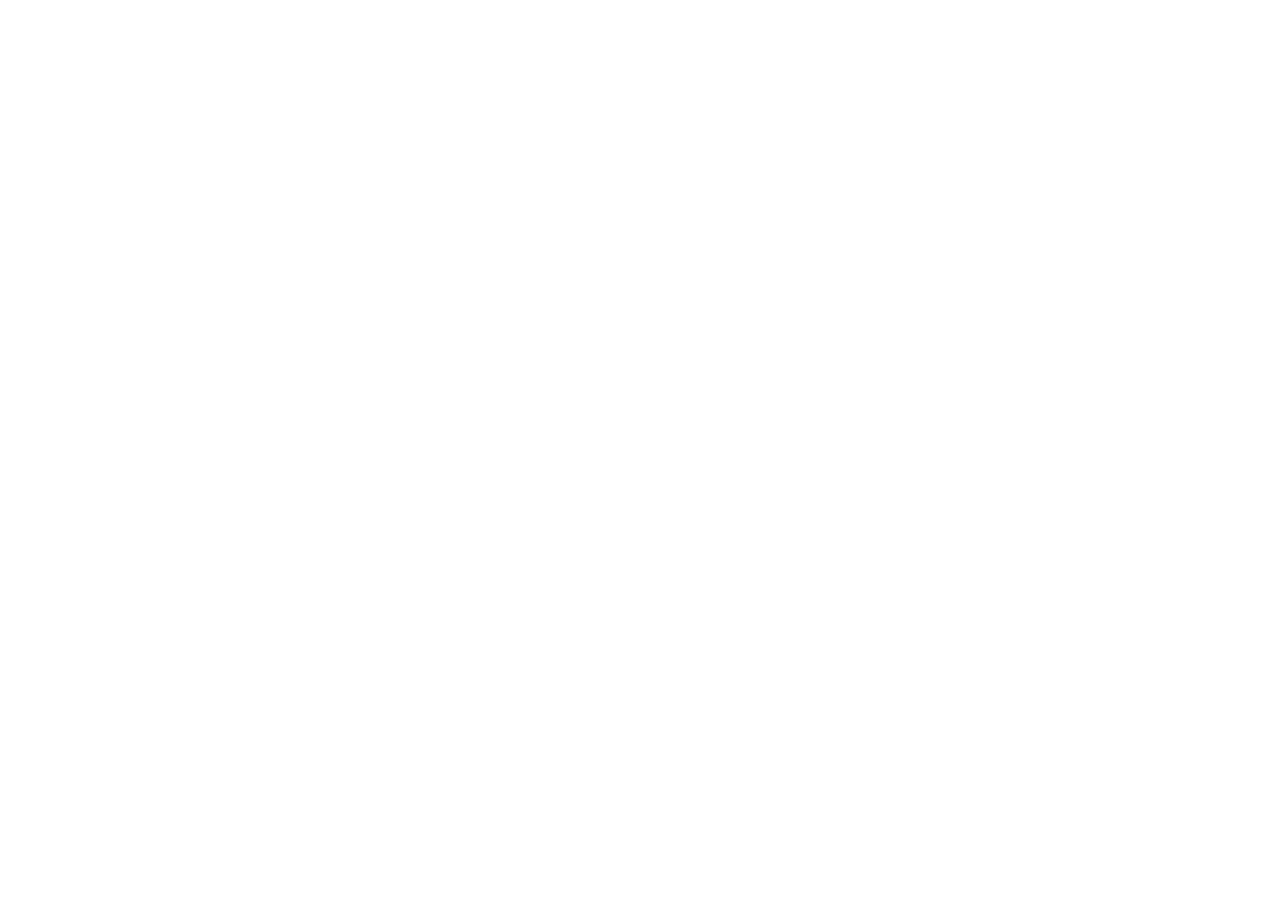
==== index.html @ 2c4886b3 "项目初始化" ====
<!DOCTYPE html>
<html lang="en">

<head>
    <meta charset="UTF-8">
    <meta name="viewport" content="width=device-width, initial-scale=1.0">
    <title>登录页面</title>
</head>

<body>

</body>

</html>
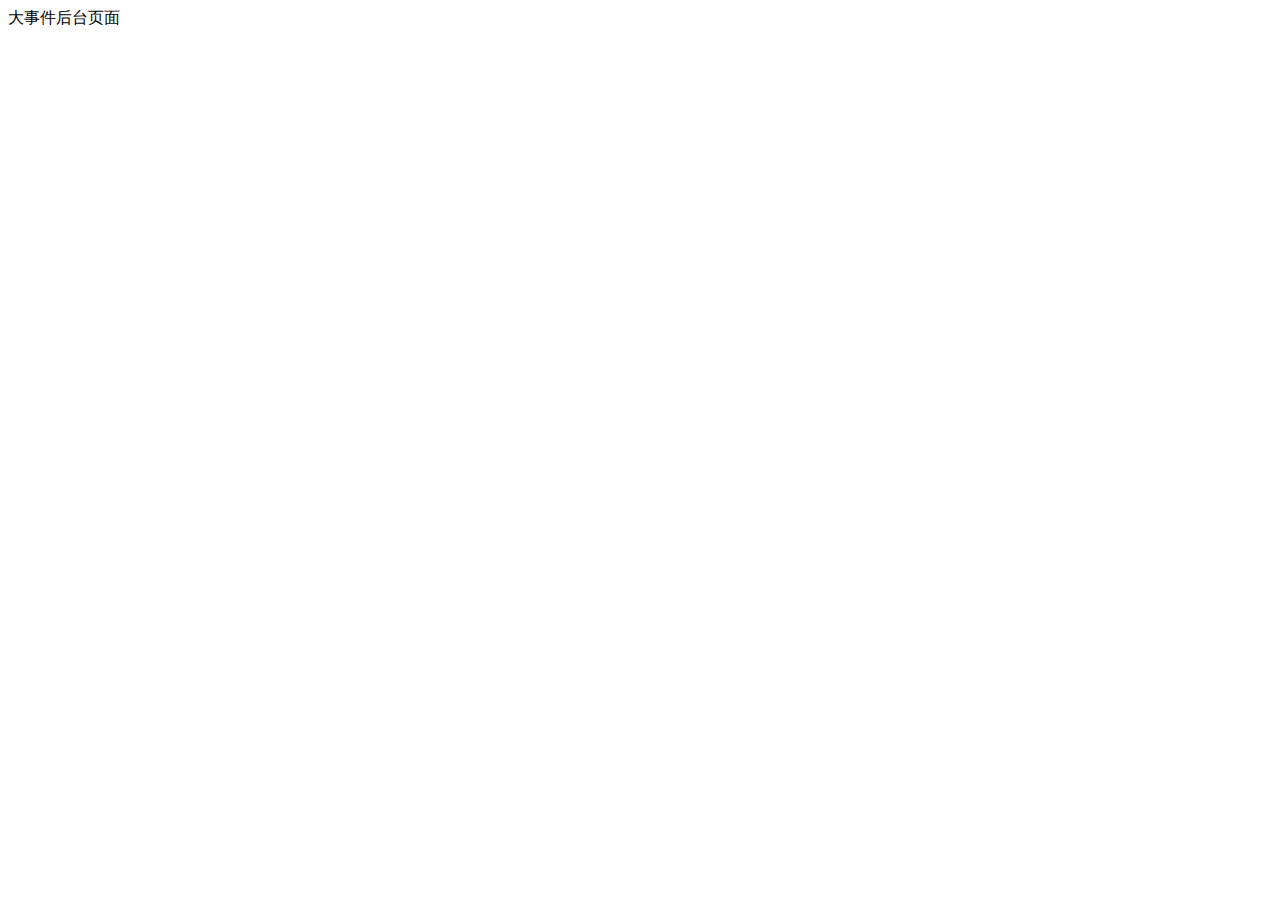
==== commit 11f1afac: "完成登录和注册功能" ====
--- a/index.html
+++ b/index.html
@@ -4,11 +4,11 @@
 <head>
     <meta charset="UTF-8">
     <meta name="viewport" content="width=device-width, initial-scale=1.0">
-    <title>登录页面</title>
+    <title>大事件后台页面</title>
 </head>
 
 <body>
-
+大事件后台页面
 </body>
 
 </html>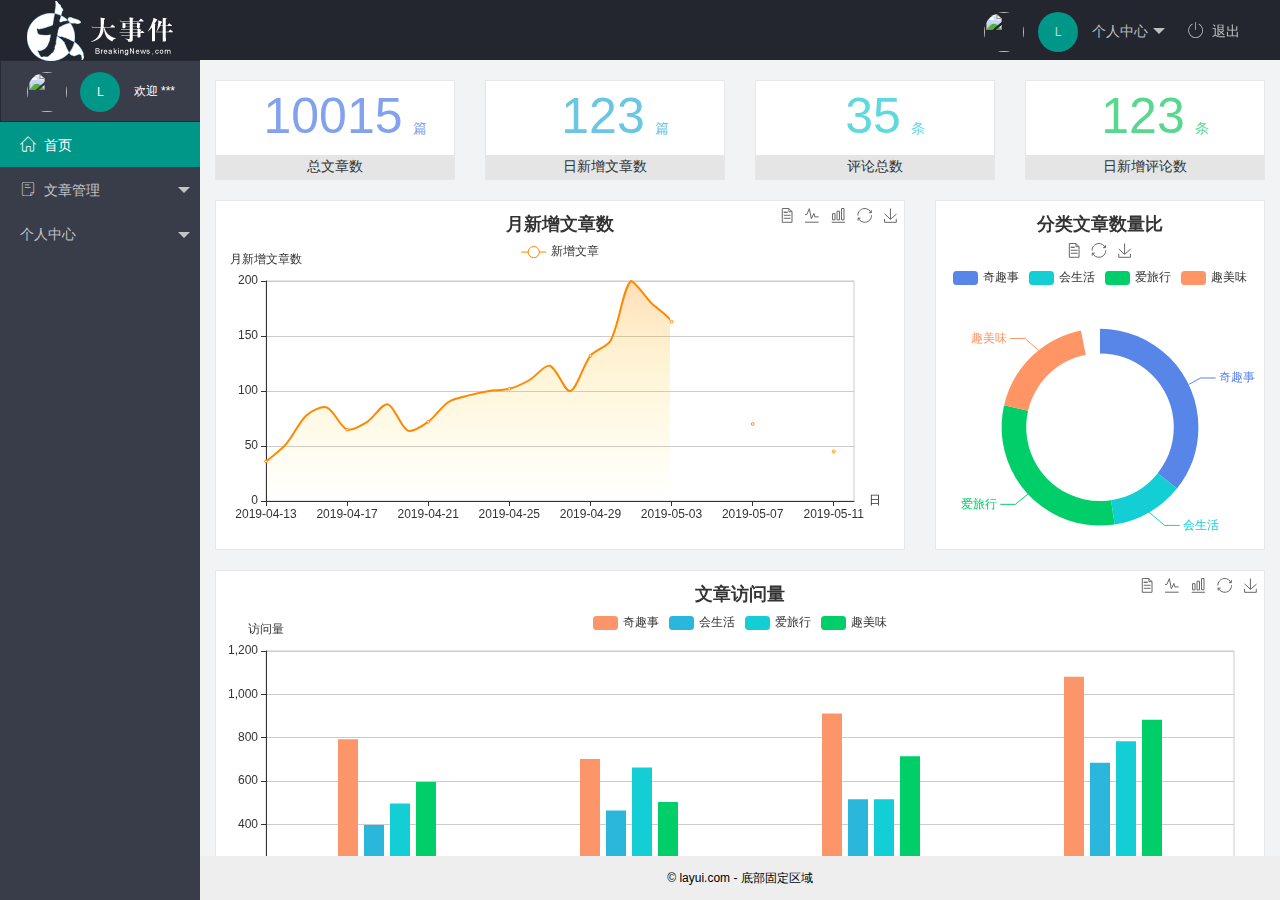
==== commit 9bb48c32: "首页功能完成" ====
--- a/index.html
+++ b/index.html
@@ -5,10 +5,108 @@
     <meta charset="UTF-8">
     <meta name="viewport" content="width=device-width, initial-scale=1.0">
     <title>大事件后台页面</title>
+    <!-- 先引入 layui 样式 -->
+    <link rel="stylesheet" href="/assets/lib/layui/css/layui.css">
+    <!-- 引入iconfont外部字体图标库 -->
+    <link rel="stylesheet" href="/assets/fonts/iconfont.css">
+    <!-- 再引入首页自己的样式 -->
+    <link rel="stylesheet" href="/assets/css/index.css">
 </head>
 
-<body>
-大事件后台页面
-</body>
+<body class="layui-layout-body">
+    <div class="layui-layout layui-layout-admin">
+      <div class="layui-header">
+        <div class="layui-logo">
+            <img src="/assets/images/logo.png" alt="">
+        </div>
+        <!-- 头部区域（可配合layui已有的水平导航） -->
+        <ul class="layui-nav layui-layout-right">
+          <li class="layui-nav-item">
+            <a href="javascript:;">
+                <!-- <span class="iconfont icon-user">  外部iconfont字符图标 -->
+              <img src="http://t.cn/RCzsdCq" class="layui-nav-img">
+              <span class="text-avatar">L</span>
+              个人中心
+            </a>
+            <dl class="layui-nav-child">
+              <dd><a href="">基本资料</a></dd>
+              <dd><a href="">更换头像</a></dd>
+              <dd><a href="">更换密码</a></dd>
+            </dl>
+          </li>
+          <li class="layui-nav-item">
+            <a href="javascript:;" id="btnLogout"><span class="iconfont icon-tuichu"></span>退出</a>
+          </li>
+        </ul>
+      </div>
+      
+      <div class="layui-side layui-bg-black">
+        <div class="layui-side-scroll">
+
+          <!-- 侧边头像 -->
+          <div class="userinfo">
+            <!-- <span class="iconfont icon-user">  外部iconfont字符图标 -->
+          <img src="http://t.cn/RCzsdCq" class="layui-nav-img">
+          <span class="text-avatar">L</span>
+          <span id="welcome">欢迎 ***</span> 
+            </div>
+        
+          <!-- 左侧导航区域（可配合layui已有的垂直导航） -->
+          <!-- lay-shrink="all" 同一时间只展开一个子菜单 -->
+          <ul class="layui-nav layui-nav-tree"  lay-shrink="all">
+
+            <li class="layui-nav-item layui-this">
+                <!-- a href="/home/dashboard.html" target="fm" 点击打开指定页面   -->
+                    <a href="/home/dashboard.html" target="fm"><span class="iconfont icon-home"></span>首页</a>
+             </li>
+
+            <li class="layui-nav-item ">
+              <a class="" href="javascript:;"><span class="iconfont icon-16"></span>文章管理</a>
+              <dl class="layui-nav-child">
+                  <!-- <i class="layui-icon layui-icon-app"></i>   layui 图标 -->
+                <dd><a href="javascript:;"><i class="layui-icon layui-icon-app"></i>   文章类别</a></dd>
+                <dd><a href="javascript:;"><i class="layui-icon layui-icon-app"></i>   文章列表</a></dd>
+                <dd><a href="javascript:;"><i class="layui-icon layui-icon-app"></i>   发布文章</a></dd>
+              </dl>
+            </li>
+
+
+            <li class="layui-nav-item">
+              <a href="javascript:;">个人中心</a>
+              <dl class="layui-nav-child">
+                <dd><a href="javascript:;"><i class="layui-icon layui-icon-app"></i>   基本资料</a></dd>
+                <dd><a href="javascript:;"><i class="layui-icon layui-icon-app"></i>   更换头像</a></dd>
+                <dd><a href="javascript:;"><i class="layui-icon layui-icon-app"></i>   重置密码</a></dd>
+              </dl>
+            </li>
+          </ul>
+        </div>
+      </div>
+      
+      <div class="layui-body">
+          <!-- 内容主体区域 -->
+          <!-- <div style="padding: 15px;"> -->
+              <!-- iframe 指定打开页面的地方-->
+            <iframe name="fm" src="/home/dashboard.html" ></iframe>
+
+        <!-- </div> -->
+      </div>
+      
+      <div class="layui-footer">
+        <!-- 底部固定区域 -->
+        © layui.com - 底部固定区域
+      </div>
+    </div>
+
+
+        <!-- 1.导入 layui 的js文件 -->
+        <script src="/assets/lib/layui/layui.all.js"></script>
+        <!-- 2.导入jQuery  -->
+        <script src="/assets/lib/jquery.js"></script>
+        <!-- 3.我们自己封装的基础js文件 -->
+        <script src="/assets/js/baseAPI.js"></script>
+        <!-- 4.首页特有的js文件 -->
+        <script src="/assets/js/index.js"></script>
+    </body>
 
 </html>--- a/assets/lib/layui/css/layui.css
+++ b/assets/lib/layui/css/layui.css
@@ -0,0 +1,2 @@
+/** layui-v2.5.5 MIT License By https://www.layui.com */
+ .layui-inline,img{display:inline-block;vertical-align:middle}h1,h2,h3,h4,h5,h6{font-weight:400}.layui-edge,.layui-header,.layui-inline,.layui-main{position:relative}.layui-body,.layui-edge,.layui-elip{overflow:hidden}.layui-btn,.layui-edge,.layui-inline,img{vertical-align:middle}.layui-btn,.layui-disabled,.layui-icon,.layui-unselect{-moz-user-select:none;-webkit-user-select:none;-ms-user-select:none}.layui-elip,.layui-form-checkbox span,.layui-form-pane .layui-form-label{text-overflow:ellipsis;white-space:nowrap}.layui-breadcrumb,.layui-tree-btnGroup{visibility:hidden}blockquote,body,button,dd,div,dl,dt,form,h1,h2,h3,h4,h5,h6,input,li,ol,p,pre,td,textarea,th,ul{margin:0;padding:0;-webkit-tap-highlight-color:rgba(0,0,0,0)}a:active,a:hover{outline:0}img{border:none}li{list-style:none}table{border-collapse:collapse;border-spacing:0}h4,h5,h6{font-size:100%}button,input,optgroup,option,select,textarea{font-family:inherit;font-size:inherit;font-style:inherit;font-weight:inherit;outline:0}pre{white-space:pre-wrap;white-space:-moz-pre-wrap;white-space:-pre-wrap;white-space:-o-pre-wrap;word-wrap:break-word}body{line-height:24px;font:14px Helvetica Neue,Helvetica,PingFang SC,Tahoma,Arial,sans-serif}hr{height:1px;margin:10px 0;border:0;clear:both}a{color:#333;text-decoration:none}a:hover{color:#777}a cite{font-style:normal;*cursor:pointer}.layui-border-box,.layui-border-box *{box-sizing:border-box}.layui-box,.layui-box *{box-sizing:content-box}.layui-clear{clear:both;*zoom:1}.layui-clear:after{content:'\20';clear:both;*zoom:1;display:block;height:0}.layui-inline{*display:inline;*zoom:1}.layui-edge{display:inline-block;width:0;height:0;border-width:6px;border-style:dashed;border-color:transparent}.layui-edge-top{top:-4px;border-bottom-color:#999;border-bottom-style:solid}.layui-edge-right{border-left-color:#999;border-left-style:solid}.layui-edge-bottom{top:2px;border-top-color:#999;border-top-style:solid}.layui-edge-left{border-right-color:#999;border-right-style:solid}.layui-disabled,.layui-disabled:hover{color:#d2d2d2!important;cursor:not-allowed!important}.layui-circle{border-radius:100%}.layui-show{display:block!important}.layui-hide{display:none!important}@font-face{font-family:layui-icon;src:url(../font/iconfont.eot?v=250);src:url(../font/iconfont.eot?v=250#iefix) format('embedded-opentype'),url(../font/iconfont.woff2?v=250) format('woff2'),url(../font/iconfont.woff?v=250) format('woff'),url(../font/iconfont.ttf?v=250) format('truetype'),url(../font/iconfont.svg?v=250#layui-icon) format('svg')}.layui-icon{font-family:layui-icon!important;font-size:16px;font-style:normal;-webkit-font-smoothing:antialiased;-moz-osx-font-smoothing:grayscale}.layui-icon-reply-fill:before{content:"\e611"}.layui-icon-set-fill:before{content:"\e614"}.layui-icon-menu-fill:before{content:"\e60f"}.layui-icon-search:before{content:"\e615"}.layui-icon-share:before{content:"\e641"}.layui-icon-set-sm:before{content:"\e620"}.layui-icon-engine:before{content:"\e628"}.layui-icon-close:before{content:"\1006"}.layui-icon-close-fill:before{content:"\1007"}.layui-icon-chart-screen:before{content:"\e629"}.layui-icon-star:before{content:"\e600"}.layui-icon-circle-dot:before{content:"\e617"}.layui-icon-chat:before{content:"\e606"}.layui-icon-release:before{content:"\e609"}.layui-icon-list:before{content:"\e60a"}.layui-icon-chart:before{content:"\e62c"}.layui-icon-ok-circle:before{content:"\1005"}.layui-icon-layim-theme:before{content:"\e61b"}.layui-icon-table:before{content:"\e62d"}.layui-icon-right:before{content:"\e602"}.layui-icon-left:before{content:"\e603"}.layui-icon-cart-simple:before{content:"\e698"}.layui-icon-face-cry:before{content:"\e69c"}.layui-icon-face-smile:before{content:"\e6af"}.layui-icon-survey:before{content:"\e6b2"}.layui-icon-tree:before{content:"\e62e"}.layui-icon-upload-circle:before{content:"\e62f"}.layui-icon-add-circle:before{content:"\e61f"}.layui-icon-download-circle:before{content:"\e601"}.layui-icon-templeate-1:before{content:"\e630"}.layui-icon-util:before{content:"\e631"}.layui-icon-face-surprised:before{content:"\e664"}.layui-icon-edit:before{content:"\e642"}.layui-icon-speaker:before{content:"\e645"}.layui-icon-down:before{content:"\e61a"}.layui-icon-file:before{content:"\e621"}.layui-icon-layouts:before{content:"\e632"}.layui-icon-rate-half:before{content:"\e6c9"}.layui-icon-add-circle-fine:before{content:"\e608"}.layui-icon-prev-circle:before{content:"\e633"}.layui-icon-read:before{content:"\e705"}.layui-icon-404:before{content:"\e61c"}.layui-icon-carousel:before{content:"\e634"}.layui-icon-help:before{content:"\e607"}.layui-icon-code-circle:before{content:"\e635"}.layui-icon-water:before{content:"\e636"}.layui-icon-username:before{content:"\e66f"}.layui-icon-find-fill:before{content:"\e670"}.layui-icon-about:before{content:"\e60b"}.layui-icon-location:before{content:"\e715"}.layui-icon-up:before{content:"\e619"}.layui-icon-pause:before{content:"\e651"}.layui-icon-date:before{content:"\e637"}.layui-icon-layim-uploadfile:before{content:"\e61d"}.layui-icon-delete:before{content:"\e640"}.layui-icon-play:before{content:"\e652"}.layui-icon-top:before{content:"\e604"}.layui-icon-friends:before{content:"\e612"}.layui-icon-refresh-3:before{content:"\e9aa"}.layui-icon-ok:before{content:"\e605"}.layui-icon-layer:before{content:"\e638"}.layui-icon-face-smile-fine:before{content:"\e60c"}.layui-icon-dollar:before{content:"\e659"}.layui-icon-group:before{content:"\e613"}.layui-icon-layim-download:before{content:"\e61e"}.layui-icon-picture-fine:before{content:"\e60d"}.layui-icon-link:before{content:"\e64c"}.layui-icon-diamond:before{content:"\e735"}.layui-icon-log:before{content:"\e60e"}.layui-icon-rate-solid:before{content:"\e67a"}.layui-icon-fonts-del:before{content:"\e64f"}.layui-icon-unlink:before{content:"\e64d"}.layui-icon-fonts-clear:before{content:"\e639"}.layui-icon-triangle-r:before{content:"\e623"}.layui-icon-circle:before{content:"\e63f"}.layui-icon-radio:before{content:"\e643"}.layui-icon-align-center:before{content:"\e647"}.layui-icon-align-right:before{content:"\e648"}.layui-icon-align-left:before{content:"\e649"}.layui-icon-loading-1:before{content:"\e63e"}.layui-icon-return:before{content:"\e65c"}.layui-icon-fonts-strong:before{content:"\e62b"}.layui-icon-upload:before{content:"\e67c"}.layui-icon-dialogue:before{content:"\e63a"}.layui-icon-video:before{content:"\e6ed"}.layui-icon-headset:before{content:"\e6fc"}.layui-icon-cellphone-fine:before{content:"\e63b"}.layui-icon-add-1:before{content:"\e654"}.layui-icon-face-smile-b:before{content:"\e650"}.layui-icon-fonts-html:before{content:"\e64b"}.layui-icon-form:before{content:"\e63c"}.layui-icon-cart:before{content:"\e657"}.layui-icon-camera-fill:before{content:"\e65d"}.layui-icon-tabs:before{content:"\e62a"}.layui-icon-fonts-code:before{content:"\e64e"}.layui-icon-fire:before{content:"\e756"}.layui-icon-set:before{content:"\e716"}.layui-icon-fonts-u:before{content:"\e646"}.layui-icon-triangle-d:before{content:"\e625"}.layui-icon-tips:before{content:"\e702"}.layui-icon-picture:before{content:"\e64a"}.layui-icon-more-vertical:before{content:"\e671"}.layui-icon-flag:before{content:"\e66c"}.layui-icon-loading:before{content:"\e63d"}.layui-icon-fonts-i:before{content:"\e644"}.layui-icon-refresh-1:before{content:"\e666"}.layui-icon-rmb:before{content:"\e65e"}.layui-icon-home:before{content:"\e68e"}.layui-icon-user:before{content:"\e770"}.layui-icon-notice:before{content:"\e667"}.layui-icon-login-weibo:before{content:"\e675"}.layui-icon-voice:before{content:"\e688"}.layui-icon-upload-drag:before{content:"\e681"}.layui-icon-login-qq:before{content:"\e676"}.layui-icon-snowflake:before{content:"\e6b1"}.layui-icon-file-b:before{content:"\e655"}.layui-icon-template:before{content:"\e663"}.layui-icon-auz:before{content:"\e672"}.layui-icon-console:before{content:"\e665"}.layui-icon-app:before{content:"\e653"}.layui-icon-prev:before{content:"\e65a"}.layui-icon-website:before{content:"\e7ae"}.layui-icon-next:before{content:"\e65b"}.layui-icon-component:before{content:"\e857"}.layui-icon-more:before{content:"\e65f"}.layui-icon-login-wechat:before{content:"\e677"}.layui-icon-shrink-right:before{content:"\e668"}.layui-icon-spread-left:before{content:"\e66b"}.layui-icon-camera:before{content:"\e660"}.layui-icon-note:before{content:"\e66e"}.layui-icon-refresh:before{content:"\e669"}.layui-icon-female:before{content:"\e661"}.layui-icon-male:before{content:"\e662"}.layui-icon-password:before{content:"\e673"}.layui-icon-senior:before{content:"\e674"}.layui-icon-theme:before{content:"\e66a"}.layui-icon-tread:before{content:"\e6c5"}.layui-icon-praise:before{content:"\e6c6"}.layui-icon-star-fill:before{content:"\e658"}.layui-icon-rate:before{content:"\e67b"}.layui-icon-template-1:before{content:"\e656"}.layui-icon-vercode:before{content:"\e679"}.layui-icon-cellphone:before{content:"\e678"}.layui-icon-screen-full:before{content:"\e622"}.layui-icon-screen-restore:before{content:"\e758"}.layui-icon-cols:before{content:"\e610"}.layui-icon-export:before{content:"\e67d"}.layui-icon-print:before{content:"\e66d"}.layui-icon-slider:before{content:"\e714"}.layui-icon-addition:before{content:"\e624"}.layui-icon-subtraction:before{content:"\e67e"}.layui-icon-service:before{content:"\e626"}.layui-icon-transfer:before{content:"\e691"}.layui-main{width:1140px;margin:0 auto}.layui-header{z-index:1000;height:60px}.layui-header a:hover{transition:all .5s;-webkit-transition:all .5s}.layui-side{position:fixed;left:0;top:0;bottom:0;z-index:999;width:200px;overflow-x:hidden}.layui-side-scroll{position:relative;width:220px;height:100%;overflow-x:hidden}.layui-body{position:absolute;left:200px;right:0;top:0;bottom:0;z-index:998;width:auto;overflow-y:auto;box-sizing:border-box}.layui-layout-body{overflow:hidden}.layui-layout-admin .layui-header{background-color:#23262E}.layui-layout-admin .layui-side{top:60px;width:200px;overflow-x:hidden}.layui-layout-admin .layui-body{position:fixed;top:60px;bottom:44px}.layui-layout-admin .layui-main{width:auto;margin:0 15px}.layui-layout-admin .layui-footer{position:fixed;left:200px;right:0;bottom:0;height:44px;line-height:44px;padding:0 15px;background-color:#eee}.layui-layout-admin .layui-logo{position:absolute;left:0;top:0;width:200px;height:100%;line-height:60px;text-align:center;color:#009688;font-size:16px}.layui-layout-admin .layui-header .layui-nav{background:0 0}.layui-layout-left{position:absolute!important;left:200px;top:0}.layui-layout-right{position:absolute!important;right:0;top:0}.layui-container{position:relative;margin:0 auto;padding:0 15px;box-sizing:border-box}.layui-fluid{position:relative;margin:0 auto;padding:0 15px}.layui-row:after,.layui-row:before{content:'';display:block;clear:both}.layui-col-lg1,.layui-col-lg10,.layui-col-lg11,.layui-col-lg12,.layui-col-lg2,.layui-col-lg3,.layui-col-lg4,.layui-col-lg5,.layui-col-lg6,.layui-col-lg7,.layui-col-lg8,.layui-col-lg9,.layui-col-md1,.layui-col-md10,.layui-col-md11,.layui-col-md12,.layui-col-md2,.layui-col-md3,.layui-col-md4,.layui-col-md5,.layui-col-md6,.layui-col-md7,.layui-col-md8,.layui-col-md9,.layui-col-sm1,.layui-col-sm10,.layui-col-sm11,.layui-col-sm12,.layui-col-sm2,.layui-col-sm3,.layui-col-sm4,.layui-col-sm5,.layui-col-sm6,.layui-col-sm7,.layui-col-sm8,.layui-col-sm9,.layui-col-xs1,.layui-col-xs10,.layui-col-xs11,.layui-col-xs12,.layui-col-xs2,.layui-col-xs3,.layui-col-xs4,.layui-col-xs5,.layui-col-xs6,.layui-col-xs7,.layui-col-xs8,.layui-col-xs9{position:relative;display:block;box-sizing:border-box}.layui-col-xs1,.layui-col-xs10,.layui-col-xs11,.layui-col-xs12,.layui-col-xs2,.layui-col-xs3,.layui-col-xs4,.layui-col-xs5,.layui-col-xs6,.layui-col-xs7,.layui-col-xs8,.layui-col-xs9{float:left}.layui-col-xs1{width:8.33333333%}.layui-col-xs2{width:16.66666667%}.layui-col-xs3{width:25%}.layui-col-xs4{width:33.33333333%}.layui-col-xs5{width:41.66666667%}.layui-col-xs6{width:50%}.layui-col-xs7{width:58.33333333%}.layui-col-xs8{width:66.66666667%}.layui-col-xs9{width:75%}.layui-col-xs10{width:83.33333333%}.layui-col-xs11{width:91.66666667%}.layui-col-xs12{width:100%}.layui-col-xs-offset1{margin-left:8.33333333%}.layui-col-xs-offset2{margin-left:16.66666667%}.layui-col-xs-offset3{margin-left:25%}.layui-col-xs-offset4{margin-left:33.33333333%}.layui-col-xs-offset5{margin-left:41.66666667%}.layui-col-xs-offset6{margin-left:50%}.layui-col-xs-offset7{margin-left:58.33333333%}.layui-col-xs-offset8{margin-left:66.66666667%}.layui-col-xs-offset9{margin-left:75%}.layui-col-xs-offset10{margin-left:83.33333333%}.layui-col-xs-offset11{margin-left:91.66666667%}.layui-col-xs-offset12{margin-left:100%}@media screen and (max-width:768px){.layui-hide-xs{display:none!important}.layui-show-xs-block{display:block!important}.layui-show-xs-inline{display:inline!important}.layui-show-xs-inline-block{display:inline-block!important}}@media screen and (min-width:768px){.layui-container{width:750px}.layui-hide-sm{display:none!important}.layui-show-sm-block{display:block!important}.layui-show-sm-inline{display:inline!important}.layui-show-sm-inline-block{display:inline-block!important}.layui-col-sm1,.layui-col-sm10,.layui-col-sm11,.layui-col-sm12,.layui-col-sm2,.layui-col-sm3,.layui-col-sm4,.layui-col-sm5,.layui-col-sm6,.layui-col-sm7,.layui-col-sm8,.layui-col-sm9{float:left}.layui-col-sm1{width:8.33333333%}.layui-col-sm2{width:16.66666667%}.layui-col-sm3{width:25%}.layui-col-sm4{width:33.33333333%}.layui-col-sm5{width:41.66666667%}.layui-col-sm6{width:50%}.layui-col-sm7{width:58.33333333%}.layui-col-sm8{width:66.66666667%}.layui-col-sm9{width:75%}.layui-col-sm10{width:83.33333333%}.layui-col-sm11{width:91.66666667%}.layui-col-sm12{width:100%}.layui-col-sm-offset1{margin-left:8.33333333%}.layui-col-sm-offset2{margin-left:16.66666667%}.layui-col-sm-offset3{margin-left:25%}.layui-col-sm-offset4{margin-left:33.33333333%}.layui-col-sm-offset5{margin-left:41.66666667%}.layui-col-sm-offset6{margin-left:50%}.layui-col-sm-offset7{margin-left:58.33333333%}.layui-col-sm-offset8{margin-left:66.66666667%}.layui-col-sm-offset9{margin-left:75%}.layui-col-sm-offset10{margin-left:83.33333333%}.layui-col-sm-offset11{margin-left:91.66666667%}.layui-col-sm-offset12{margin-left:100%}}@media screen and (min-width:992px){.layui-container{width:970px}.layui-hide-md{display:none!important}.layui-show-md-block{display:block!important}.layui-show-md-inline{display:inline!important}.layui-show-md-inline-block{display:inline-block!important}.layui-col-md1,.layui-col-md10,.layui-col-md11,.layui-col-md12,.layui-col-md2,.layui-col-md3,.layui-col-md4,.layui-col-md5,.layui-col-md6,.layui-col-md7,.layui-col-md8,.layui-col-md9{float:left}.layui-col-md1{width:8.33333333%}.layui-col-md2{width:16.66666667%}.layui-col-md3{width:25%}.layui-col-md4{width:33.33333333%}.layui-col-md5{width:41.66666667%}.layui-col-md6{width:50%}.layui-col-md7{width:58.33333333%}.layui-col-md8{width:66.66666667%}.layui-col-md9{width:75%}.layui-col-md10{width:83.33333333%}.layui-col-md11{width:91.66666667%}.layui-col-md12{width:100%}.layui-col-md-offset1{margin-left:8.33333333%}.layui-col-md-offset2{margin-left:16.66666667%}.layui-col-md-offset3{margin-left:25%}.layui-col-md-offset4{margin-left:33.33333333%}.layui-col-md-offset5{margin-left:41.66666667%}.layui-col-md-offset6{margin-left:50%}.layui-col-md-offset7{margin-left:58.33333333%}.layui-col-md-offset8{margin-left:66.66666667%}.layui-col-md-offset9{margin-left:75%}.layui-col-md-offset10{margin-left:83.33333333%}.layui-col-md-offset11{margin-left:91.66666667%}.layui-col-md-offset12{margin-left:100%}}@media screen and (min-width:1200px){.layui-container{width:1170px}.layui-hide-lg{display:none!important}.layui-show-lg-block{display:block!important}.layui-show-lg-inline{display:inline!important}.layui-show-lg-inline-block{display:inline-block!important}.layui-col-lg1,.layui-col-lg10,.layui-col-lg11,.layui-col-lg12,.layui-col-lg2,.layui-col-lg3,.layui-col-lg4,.layui-col-lg5,.layui-col-lg6,.layui-col-lg7,.layui-col-lg8,.layui-col-lg9{float:left}.layui-col-lg1{width:8.33333333%}.layui-col-lg2{width:16.66666667%}.layui-col-lg3{width:25%}.layui-col-lg4{width:33.33333333%}.layui-col-lg5{width:41.66666667%}.layui-col-lg6{width:50%}.layui-col-lg7{width:58.33333333%}.layui-col-lg8{width:66.66666667%}.layui-col-lg9{width:75%}.layui-col-lg10{width:83.33333333%}.layui-col-lg11{width:91.66666667%}.layui-col-lg12{width:100%}.layui-col-lg-offset1{margin-left:8.33333333%}.layui-col-lg-offset2{margin-left:16.66666667%}.layui-col-lg-offset3{margin-left:25%}.layui-col-lg-offset4{margin-left:33.33333333%}.layui-col-lg-offset5{margin-left:41.66666667%}.layui-col-lg-offset6{margin-left:50%}.layui-col-lg-offset7{margin-left:58.33333333%}.layui-col-lg-offset8{margin-left:66.66666667%}.layui-col-lg-offset9{margin-left:75%}.layui-col-lg-offset10{margin-left:83.33333333%}.layui-col-lg-offset11{margin-left:91.66666667%}.layui-col-lg-offset12{margin-left:100%}}.layui-col-space1{margin:-.5px}.layui-col-space1>*{padding:.5px}.layui-col-space3{margin:-1.5px}.layui-col-space3>*{padding:1.5px}.layui-col-space5{margin:-2.5px}.layui-col-space5>*{padding:2.5px}.layui-col-space8{margin:-3.5px}.layui-col-space8>*{padding:3.5px}.layui-col-space10{margin:-5px}.layui-col-space10>*{padding:5px}.layui-col-space12{margin:-6px}.layui-col-space12>*{padding:6px}.layui-col-space15{margin:-7.5px}.layui-col-space15>*{padding:7.5px}.layui-col-space18{margin:-9px}.layui-col-space18>*{padding:9px}.layui-col-space20{margin:-10px}.layui-col-space20>*{padding:10px}.layui-col-space22{margin:-11px}.layui-col-space22>*{padding:11px}.layui-col-space25{margin:-12.5px}.layui-col-space25>*{padding:12.5px}.layui-col-space30{margin:-15px}.layui-col-space30>*{padding:15px}.layui-btn,.layui-input,.layui-select,.layui-textarea,.layui-upload-button{outline:0;-webkit-appearance:none;transition:all .3s;-webkit-transition:all .3s;box-sizing:border-box}.layui-elem-quote{margin-bottom:10px;padding:15px;line-height:22px;border-left:5px solid #009688;border-radius:0 2px 2px 0;background-color:#f2f2f2}.layui-quote-nm{border-style:solid;border-width:1px 1px 1px 5px;background:0 0}.layui-elem-field{margin-bottom:10px;padding:0;border-width:1px;border-style:solid}.layui-elem-field legend{margin-left:20px;padding:0 10px;font-size:20px;font-weight:300}.layui-field-title{margin:10px 0 20px;border-width:1px 0 0}.layui-field-box{padding:10px 15px}.layui-field-title .layui-field-box{padding:10px 0}.layui-progress{position:relative;height:6px;border-radius:20px;background-color:#e2e2e2}.layui-progress-bar{position:absolute;left:0;top:0;width:0;max-width:100%;height:6px;border-radius:20px;text-align:right;background-color:#5FB878;transition:all .3s;-webkit-transition:all .3s}.layui-progress-big,.layui-progress-big .layui-progress-bar{height:18px;line-height:18px}.layui-progress-text{position:relative;top:-20px;line-height:18px;font-size:12px;color:#666}.layui-progress-big .layui-progress-text{position:static;padding:0 10px;color:#fff}.layui-collapse{border-width:1px;border-style:solid;border-radius:2px}.layui-colla-content,.layui-colla-item{border-top-width:1px;border-top-style:solid}.layui-colla-item:first-child{border-top:none}.layui-colla-title{position:relative;height:42px;line-height:42px;padding:0 15px 0 35px;color:#333;background-color:#f2f2f2;cursor:pointer;font-size:14px;overflow:hidden}.layui-colla-content{display:none;padding:10px 15px;line-height:22px;color:#666}.layui-colla-icon{position:absolute;left:15px;top:0;font-size:14px}.layui-card{margin-bottom:15px;border-radius:2px;background-color:#fff;box-shadow:0 1px 2px 0 rgba(0,0,0,.05)}.layui-card:last-child{margin-bottom:0}.layui-card-header{position:relative;height:42px;line-height:42px;padding:0 15px;border-bottom:1px solid #f6f6f6;color:#333;border-radius:2px 2px 0 0;font-size:14px}.layui-bg-black,.layui-bg-blue,.layui-bg-cyan,.layui-bg-green,.layui-bg-orange,.layui-bg-red{color:#fff!important}.layui-card-body{position:relative;padding:10px 15px;line-height:24px}.layui-card-body[pad15]{padding:15px}.layui-card-body[pad20]{padding:20px}.layui-card-body .layui-table{margin:5px 0}.layui-card .layui-tab{margin:0}.layui-panel-window{position:relative;padding:15px;border-radius:0;border-top:5px solid #E6E6E6;background-color:#fff}.layui-auxiliar-moving{position:fixed;left:0;right:0;top:0;bottom:0;width:100%;height:100%;background:0 0;z-index:9999999999}.layui-form-label,.layui-form-mid,.layui-form-select,.layui-input-block,.layui-input-inline,.layui-textarea{position:relative}.layui-bg-red{background-color:#FF5722!important}.layui-bg-orange{background-color:#FFB800!important}.layui-bg-green{background-color:#009688!important}.layui-bg-cyan{background-color:#2F4056!important}.layui-bg-blue{background-color:#1E9FFF!important}.layui-bg-black{background-color:#393D49!important}.layui-bg-gray{background-color:#eee!important;color:#666!important}.layui-badge-rim,.layui-colla-content,.layui-colla-item,.layui-collapse,.layui-elem-field,.layui-form-pane .layui-form-item[pane],.layui-form-pane .layui-form-label,.layui-input,.layui-layedit,.layui-layedit-tool,.layui-quote-nm,.layui-select,.layui-tab-bar,.layui-tab-card,.layui-tab-title,.layui-tab-title .layui-this:after,.layui-textarea{border-color:#e6e6e6}.layui-timeline-item:before,hr{background-color:#e6e6e6}.layui-text{line-height:22px;font-size:14px;color:#666}.layui-text h1,.layui-text h2,.layui-text h3{font-weight:500;color:#333}.layui-text h1{font-size:30px}.layui-text h2{font-size:24px}.layui-text h3{font-size:18px}.layui-text a:not(.layui-btn){color:#01AAED}.layui-text a:not(.layui-btn):hover{text-decoration:underline}.layui-text ul{padding:5px 0 5px 15px}.layui-text ul li{margin-top:5px;list-style-type:disc}.layui-text em,.layui-word-aux{color:#999!important;padding:0 5px!important}.layui-btn{display:inline-block;height:38px;line-height:38px;padding:0 18px;background-color:#009688;color:#fff;white-space:nowrap;text-align:center;font-size:14px;border:none;border-radius:2px;cursor:pointer}.layui-btn:hover{opacity:.8;filter:alpha(opacity=80);color:#fff}.layui-btn:active{opacity:1;filter:alpha(opacity=100)}.layui-btn+.layui-btn{margin-left:10px}.layui-btn-container{font-size:0}.layui-btn-container .layui-btn{margin-right:10px;margin-bottom:10px}.layui-btn-container .layui-btn+.layui-btn{margin-left:0}.layui-table .layui-btn-container .layui-btn{margin-bottom:9px}.layui-btn-radius{border-radius:100px}.layui-btn .layui-icon{margin-right:3px;font-size:18px;vertical-align:bottom;vertical-align:middle\9}.layui-btn-primary{border:1px solid #C9C9C9;background-color:#fff;color:#555}.layui-btn-primary:hover{border-color:#009688;color:#333}.layui-btn-normal{background-color:#1E9FFF}.layui-btn-warm{background-color:#FFB800}.layui-btn-danger{background-color:#FF5722}.layui-btn-checked{background-color:#5FB878}.layui-btn-disabled,.layui-btn-disabled:active,.layui-btn-disabled:hover{border:1px solid #e6e6e6;background-color:#FBFBFB;color:#C9C9C9;cursor:not-allowed;opacity:1}.layui-btn-lg{height:44px;line-height:44px;padding:0 25px;font-size:16px}.layui-btn-sm{height:30px;line-height:30px;padding:0 10px;font-size:12px}.layui-btn-sm i{font-size:16px!important}.layui-btn-xs{height:22px;line-height:22px;padding:0 5px;font-size:12px}.layui-btn-xs i{font-size:14px!important}.layui-btn-group{display:inline-block;vertical-align:middle;font-size:0}.layui-btn-group .layui-btn{margin-left:0!important;margin-right:0!important;border-left:1px solid rgba(255,255,255,.5);border-radius:0}.layui-btn-group .layui-btn-primary{border-left:none}.layui-btn-group .layui-btn-primary:hover{border-color:#C9C9C9;color:#009688}.layui-btn-group .layui-btn:first-child{border-left:none;border-radius:2px 0 0 2px}.layui-btn-group .layui-btn-primary:first-child{border-left:1px solid #c9c9c9}.layui-btn-group .layui-btn:last-child{border-radius:0 2px 2px 0}.layui-btn-group .layui-btn+.layui-btn{margin-left:0}.layui-btn-group+.layui-btn-group{margin-left:10px}.layui-btn-fluid{width:100%}.layui-input,.layui-select,.layui-textarea{height:38px;line-height:1.3;line-height:38px\9;border-width:1px;border-style:solid;background-color:#fff;border-radius:2px}.layui-input::-webkit-input-placeholder,.layui-select::-webkit-input-placeholder,.layui-textarea::-webkit-input-placeholder{line-height:1.3}.layui-input,.layui-textarea{display:block;width:100%;padding-left:10px}.layui-input:hover,.layui-textarea:hover{border-color:#D2D2D2!important}.layui-input:focus,.layui-textarea:focus{border-color:#C9C9C9!important}.layui-textarea{min-height:100px;height:auto;line-height:20px;padding:6px 10px;resize:vertical}.layui-select{padding:0 10px}.layui-form input[type=checkbox],.layui-form input[type=radio],.layui-form select{display:none}.layui-form [lay-ignore]{display:initial}.layui-form-item{margin-bottom:15px;clear:both;*zoom:1}.layui-form-item:after{content:'\20';clear:both;*zoom:1;display:block;height:0}.layui-form-label{float:left;display:block;padding:9px 15px;width:80px;font-weight:400;line-height:20px;text-align:right}.layui-form-label-col{display:block;float:none;padding:9px 0;line-height:20px;text-align:left}.layui-form-item .layui-inline{margin-bottom:5px;margin-right:10px}.layui-input-block{margin-left:110px;min-height:36px}.layui-input-inline{display:inline-block;vertical-align:middle}.layui-form-item .layui-input-inline{float:left;width:190px;margin-right:10px}.layui-form-text .layui-input-inline{width:auto}.layui-form-mid{float:left;display:block;padding:9px 0!important;line-height:20px;margin-right:10px}.layui-form-danger+.layui-form-select .layui-input,.layui-form-danger:focus{border-color:#FF5722!important}.layui-form-select .layui-input{padding-right:30px;cursor:pointer}.layui-form-select .layui-edge{position:absolute;right:10px;top:50%;margin-top:-3px;cursor:pointer;border-width:6px;border-top-color:#c2c2c2;border-top-style:solid;transition:all .3s;-webkit-transition:all .3s}.layui-form-select dl{display:none;position:absolute;left:0;top:42px;padding:5px 0;z-index:899;min-width:100%;border:1px solid #d2d2d2;max-height:300px;overflow-y:auto;background-color:#fff;border-radius:2px;box-shadow:0 2px 4px rgba(0,0,0,.12);box-sizing:border-box}.layui-form-select dl dd,.layui-form-select dl dt{padding:0 10px;line-height:36px;white-space:nowrap;overflow:hidden;text-overflow:ellipsis}.layui-form-select dl dt{font-size:12px;color:#999}.layui-form-select dl dd{cursor:pointer}.layui-form-select dl dd:hover{background-color:#f2f2f2;-webkit-transition:.5s all;transition:.5s all}.layui-form-select .layui-select-group dd{padding-left:20px}.layui-form-select dl dd.layui-select-tips{padding-left:10px!important;color:#999}.layui-form-select dl dd.layui-this{background-color:#5FB878;color:#fff}.layui-form-checkbox,.layui-form-select dl dd.layui-disabled{background-color:#fff}.layui-form-selected dl{display:block}.layui-form-checkbox,.layui-form-checkbox *,.layui-form-switch{display:inline-block;vertical-align:middle}.layui-form-selected .layui-edge{margin-top:-9px;-webkit-transform:rotate(180deg);transform:rotate(180deg);margin-top:-3px\9}:root .layui-form-selected .layui-edge{margin-top:-9px\0/IE9}.layui-form-selectup dl{top:auto;bottom:42px}.layui-select-none{margin:5px 0;text-align:center;color:#999}.layui-select-disabled .layui-disabled{border-color:#eee!important}.layui-select-disabled .layui-edge{border-top-color:#d2d2d2}.layui-form-checkbox{position:relative;height:30px;line-height:30px;margin-right:10px;padding-right:30px;cursor:pointer;font-size:0;-webkit-transition:.1s linear;transition:.1s linear;box-sizing:border-box}.layui-form-checkbox span{padding:0 10px;height:100%;font-size:14px;border-radius:2px 0 0 2px;background-color:#d2d2d2;color:#fff;overflow:hidden}.layui-form-checkbox:hover span{background-color:#c2c2c2}.layui-form-checkbox i{position:absolute;right:0;top:0;width:30px;height:28px;border:1px solid #d2d2d2;border-left:none;border-radius:0 2px 2px 0;color:#fff;font-size:20px;text-align:center}.layui-form-checkbox:hover i{border-color:#c2c2c2;color:#c2c2c2}.layui-form-checked,.layui-form-checked:hover{border-color:#5FB878}.layui-form-checked span,.layui-form-checked:hover span{background-color:#5FB878}.layui-form-checked i,.layui-form-checked:hover i{color:#5FB878}.layui-form-item .layui-form-checkbox{margin-top:4px}.layui-form-checkbox[lay-skin=primary]{height:auto!important;line-height:normal!important;min-width:18px;min-height:18px;border:none!important;margin-right:0;padding-left:28px;padding-right:0;background:0 0}.layui-form-checkbox[lay-skin=primary] span{padding-left:0;padding-right:15px;line-height:18px;background:0 0;color:#666}.layui-form-checkbox[lay-skin=primary] i{right:auto;left:0;width:16px;height:16px;line-height:16px;border:1px solid #d2d2d2;font-size:12px;border-radius:2px;background-color:#fff;-webkit-transition:.1s linear;transition:.1s linear}.layui-form-checkbox[lay-skin=primary]:hover i{border-color:#5FB878;color:#fff}.layui-form-checked[lay-skin=primary] i{border-color:#5FB878!important;background-color:#5FB878;color:#fff}.layui-checkbox-disbaled[lay-skin=primary] span{background:0 0!important;color:#c2c2c2}.layui-checkbox-disbaled[lay-skin=primary]:hover i{border-color:#d2d2d2}.layui-form-item .layui-form-checkbox[lay-skin=primary]{margin-top:10px}.layui-form-switch{position:relative;height:22px;line-height:22px;min-width:35px;padding:0 5px;margin-top:8px;border:1px solid #d2d2d2;border-radius:20px;cursor:pointer;background-color:#fff;-webkit-transition:.1s linear;transition:.1s linear}.layui-form-switch i{position:absolute;left:5px;top:3px;width:16px;height:16px;border-radius:20px;background-color:#d2d2d2;-webkit-transition:.1s linear;transition:.1s linear}.layui-form-switch em{position:relative;top:0;width:25px;margin-left:21px;padding:0!important;text-align:center!important;color:#999!important;font-style:normal!important;font-size:12px}.layui-form-onswitch{border-color:#5FB878;background-color:#5FB878}.layui-checkbox-disbaled,.layui-checkbox-disbaled i{border-color:#e2e2e2!important}.layui-form-onswitch i{left:100%;margin-left:-21px;background-color:#fff}.layui-form-onswitch em{margin-left:5px;margin-right:21px;color:#fff!important}.layui-checkbox-disbaled span{background-color:#e2e2e2!important}.layui-checkbox-disbaled:hover i{color:#fff!important}[lay-radio]{display:none}.layui-form-radio,.layui-form-radio *{display:inline-block;vertical-align:middle}.layui-form-radio{line-height:28px;margin:6px 10px 0 0;padding-right:10px;cursor:pointer;font-size:0}.layui-form-radio *{font-size:14px}.layui-form-radio>i{margin-right:8px;font-size:22px;color:#c2c2c2}.layui-form-radio>i:hover,.layui-form-radioed>i{color:#5FB878}.layui-radio-disbaled>i{color:#e2e2e2!important}.layui-form-pane .layui-form-label{width:110px;padding:8px 15px;height:38px;line-height:20px;border-width:1px;border-style:solid;border-radius:2px 0 0 2px;text-align:center;background-color:#FBFBFB;overflow:hidden;box-sizing:border-box}.layui-form-pane .layui-input-inline{margin-left:-1px}.layui-form-pane .layui-input-block{margin-left:110px;left:-1px}.layui-form-pane .layui-input{border-radius:0 2px 2px 0}.layui-form-pane .layui-form-text .layui-form-label{float:none;width:100%;border-radius:2px;box-sizing:border-box;text-align:left}.layui-form-pane .layui-form-text .layui-input-inline{display:block;margin:0;top:-1px;clear:both}.layui-form-pane .layui-form-text .layui-input-block{margin:0;left:0;top:-1px}.layui-form-pane .layui-form-text .layui-textarea{min-height:100px;border-radius:0 0 2px 2px}.layui-form-pane .layui-form-checkbox{margin:4px 0 4px 10px}.layui-form-pane .layui-form-radio,.layui-form-pane .layui-form-switch{margin-top:6px;margin-left:10px}.layui-form-pane .layui-form-item[pane]{position:relative;border-width:1px;border-style:solid}.layui-form-pane .layui-form-item[pane] .layui-form-label{position:absolute;left:0;top:0;height:100%;border-width:0 1px 0 0}.layui-form-pane .layui-form-item[pane] .layui-input-inline{margin-left:110px}@media screen and (max-width:450px){.layui-form-item .layui-form-label{text-overflow:ellipsis;overflow:hidden;white-space:nowrap}.layui-form-item .layui-inline{display:block;margin-right:0;margin-bottom:20px;clear:both}.layui-form-item .layui-inline:after{content:'\20';clear:both;display:block;height:0}.layui-form-item .layui-input-inline{display:block;float:none;left:-3px;width:auto;margin:0 0 10px 112px}.layui-form-item .layui-input-inline+.layui-form-mid{margin-left:110px;top:-5px;padding:0}.layui-form-item .layui-form-checkbox{margin-right:5px;margin-bottom:5px}}.layui-layedit{border-width:1px;border-style:solid;border-radius:2px}.layui-layedit-tool{padding:3px 5px;border-bottom-width:1px;border-bottom-style:solid;font-size:0}.layedit-tool-fixed{position:fixed;top:0;border-top:1px solid #e2e2e2}.layui-layedit-tool .layedit-tool-mid,.layui-layedit-tool .layui-icon{display:inline-block;vertical-align:middle;text-align:center;font-size:14px}.layui-layedit-tool .layui-icon{position:relative;width:32px;height:30px;line-height:30px;margin:3px 5px;color:#777;cursor:pointer;border-radius:2px}.layui-layedit-tool .layui-icon:hover{color:#393D49}.layui-layedit-tool .layui-icon:active{color:#000}.layui-layedit-tool .layedit-tool-active{background-color:#e2e2e2;color:#000}.layui-layedit-tool .layui-disabled,.layui-layedit-tool .layui-disabled:hover{color:#d2d2d2;cursor:not-allowed}.layui-layedit-tool .layedit-tool-mid{width:1px;height:18px;margin:0 10px;background-color:#d2d2d2}.layedit-tool-html{width:50px!important;font-size:30px!important}.layedit-tool-b,.layedit-tool-code,.layedit-tool-help{font-size:16px!important}.layedit-tool-d,.layedit-tool-face,.layedit-tool-image,.layedit-tool-unlink{font-size:18px!important}.layedit-tool-image input{position:absolute;font-size:0;left:0;top:0;width:100%;height:100%;opacity:.01;filter:Alpha(opacity=1);cursor:pointer}.layui-layedit-iframe iframe{display:block;width:100%}#LAY_layedit_code{overflow:hidden}.layui-laypage{display:inline-block;*display:inline;*zoom:1;vertical-align:middle;margin:10px 0;font-size:0}.layui-laypage>a:first-child,.layui-laypage>a:first-child em{border-radius:2px 0 0 2px}.layui-laypage>a:last-child,.layui-laypage>a:last-child em{border-radius:0 2px 2px 0}.layui-laypage>:first-child{margin-left:0!important}.layui-laypage>:last-child{margin-right:0!important}.layui-laypage a,.layui-laypage button,.layui-laypage input,.layui-laypage select,.layui-laypage span{border:1px solid #e2e2e2}.layui-laypage a,.layui-laypage span{display:inline-block;*display:inline;*zoom:1;vertical-align:middle;padding:0 15px;height:28px;line-height:28px;margin:0 -1px 5px 0;background-color:#fff;color:#333;font-size:12px}.layui-flow-more a *,.layui-laypage input,.layui-table-view select[lay-ignore]{display:inline-block}.layui-laypage a:hover{color:#009688}.layui-laypage em{font-style:normal}.layui-laypage .layui-laypage-spr{color:#999;font-weight:700}.layui-laypage a{text-decoration:none}.layui-laypage .layui-laypage-curr{position:relative}.layui-laypage .layui-laypage-curr em{position:relative;color:#fff}.layui-laypage .layui-laypage-curr .layui-laypage-em{position:absolute;left:-1px;top:-1px;padding:1px;width:100%;height:100%;background-color:#009688}.layui-laypage-em{border-radius:2px}.layui-laypage-next em,.layui-laypage-prev em{font-family:Sim sun;font-size:16px}.layui-laypage .layui-laypage-count,.layui-laypage .layui-laypage-limits,.layui-laypage .layui-laypage-refresh,.layui-laypage .layui-laypage-skip{margin-left:10px;margin-right:10px;padding:0;border:none}.layui-laypage .layui-laypage-limits,.layui-laypage .layui-laypage-refresh{vertical-align:top}.layui-laypage .layui-laypage-refresh i{font-size:18px;cursor:pointer}.layui-laypage select{height:22px;padding:3px;border-radius:2px;cursor:pointer}.layui-laypage .layui-laypage-skip{height:30px;line-height:30px;color:#999}.layui-laypage button,.layui-laypage input{height:30px;line-height:30px;border-radius:2px;vertical-align:top;background-color:#fff;box-sizing:border-box}.layui-laypage input{width:40px;margin:0 10px;padding:0 3px;text-align:center}.layui-laypage input:focus,.layui-laypage select:focus{border-color:#009688!important}.layui-laypage button{margin-left:10px;padding:0 10px;cursor:pointer}.layui-table,.layui-table-view{margin:10px 0}.layui-flow-more{margin:10px 0;text-align:center;color:#999;font-size:14px}.layui-flow-more a{height:32px;line-height:32px}.layui-flow-more a *{vertical-align:top}.layui-flow-more a cite{padding:0 20px;border-radius:3px;background-color:#eee;color:#333;font-style:normal}.layui-flow-more a cite:hover{opacity:.8}.layui-flow-more a i{font-size:30px;color:#737383}.layui-table{width:100%;background-color:#fff;color:#666}.layui-table tr{transition:all .3s;-webkit-transition:all .3s}.layui-table th{text-align:left;font-weight:400}.layui-table tbody tr:hover,.layui-table thead tr,.layui-table-click,.layui-table-header,.layui-table-hover,.layui-table-mend,.layui-table-patch,.layui-table-tool,.layui-table-total,.layui-table-total tr,.layui-table[lay-even] tr:nth-child(even){background-color:#f2f2f2}.layui-table td,.layui-table th,.layui-table-col-set,.layui-table-fixed-r,.layui-table-grid-down,.layui-table-header,.layui-table-page,.layui-table-tips-main,.layui-table-tool,.layui-table-total,.layui-table-view,.layui-table[lay-skin=line],.layui-table[lay-skin=row]{border-width:1px;border-style:solid;border-color:#e6e6e6}.layui-table td,.layui-table th{position:relative;padding:9px 15px;min-height:20px;line-height:20px;font-size:14px}.layui-table[lay-skin=line] td,.layui-table[lay-skin=line] th{border-width:0 0 1px}.layui-table[lay-skin=row] td,.layui-table[lay-skin=row] th{border-width:0 1px 0 0}.layui-table[lay-skin=nob] td,.layui-table[lay-skin=nob] th{border:none}.layui-table img{max-width:100px}.layui-table[lay-size=lg] td,.layui-table[lay-size=lg] th{padding:15px 30px}.layui-table-view .layui-table[lay-size=lg] .layui-table-cell{height:40px;line-height:40px}.layui-table[lay-size=sm] td,.layui-table[lay-size=sm] th{font-size:12px;padding:5px 10px}.layui-table-view .layui-table[lay-size=sm] .layui-table-cell{height:20px;line-height:20px}.layui-table[lay-data]{display:none}.layui-table-box{position:relative;overflow:hidden}.layui-table-view .layui-table{position:relative;width:auto;margin:0}.layui-table-view .layui-table[lay-skin=line]{border-width:0 1px 0 0}.layui-table-view .layui-table[lay-skin=row]{border-width:0 0 1px}.layui-table-view .layui-table td,.layui-table-view .layui-table th{padding:5px 0;border-top:none;border-left:none}.layui-table-view .layui-table th.layui-unselect .layui-table-cell span{cursor:pointer}.layui-table-view .layui-table td{cursor:default}.layui-table-view .layui-table td[data-edit=text]{cursor:text}.layui-table-view .layui-form-checkbox[lay-skin=primary] i{width:18px;height:18px}.layui-table-view .layui-form-radio{line-height:0;padding:0}.layui-table-view .layui-form-radio>i{margin:0;font-size:20px}.layui-table-init{position:absolute;left:0;top:0;width:100%;height:100%;text-align:center;z-index:110}.layui-table-init .layui-icon{position:absolute;left:50%;top:50%;margin:-15px 0 0 -15px;font-size:30px;color:#c2c2c2}.layui-table-header{border-width:0 0 1px;overflow:hidden}.layui-table-header .layui-table{margin-bottom:-1px}.layui-table-tool .layui-inline[lay-event]{position:relative;width:26px;height:26px;padding:5px;line-height:16px;margin-right:10px;text-align:center;color:#333;border:1px solid #ccc;cursor:pointer;-webkit-transition:.5s all;transition:.5s all}.layui-table-tool .layui-inline[lay-event]:hover{border:1px solid #999}.layui-table-tool-temp{padding-right:120px}.layui-table-tool-self{position:absolute;right:17px;top:10px}.layui-table-tool .layui-table-tool-self .layui-inline[lay-event]{margin:0 0 0 10px}.layui-table-tool-panel{position:absolute;top:29px;left:-1px;padding:5px 0;min-width:150px;min-height:40px;border:1px solid #d2d2d2;text-align:left;overflow-y:auto;background-color:#fff;box-shadow:0 2px 4px rgba(0,0,0,.12)}.layui-table-cell,.layui-table-tool-panel li{overflow:hidden;text-overflow:ellipsis;white-space:nowrap}.layui-table-tool-panel li{padding:0 10px;line-height:30px;-webkit-transition:.5s all;transition:.5s all}.layui-table-tool-panel li .layui-form-checkbox[lay-skin=primary]{width:100%;padding-left:28px}.layui-table-tool-panel li:hover{background-color:#f2f2f2}.layui-table-tool-panel li .layui-form-checkbox[lay-skin=primary] i{position:absolute;left:0;top:0}.layui-table-tool-panel li .layui-form-checkbox[lay-skin=primary] span{padding:0}.layui-table-tool .layui-table-tool-self .layui-table-tool-panel{left:auto;right:-1px}.layui-table-col-set{position:absolute;right:0;top:0;width:20px;height:100%;border-width:0 0 0 1px;background-color:#fff}.layui-table-sort{width:10px;height:20px;margin-left:5px;cursor:pointer!important}.layui-table-sort .layui-edge{position:absolute;left:5px;border-width:5px}.layui-table-sort .layui-table-sort-asc{top:3px;border-top:none;border-bottom-style:solid;border-bottom-color:#b2b2b2}.layui-table-sort .layui-table-sort-asc:hover{border-bottom-color:#666}.layui-table-sort .layui-table-sort-desc{bottom:5px;border-bottom:none;border-top-style:solid;border-top-color:#b2b2b2}.layui-table-sort .layui-table-sort-desc:hover{border-top-color:#666}.layui-table-sort[lay-sort=asc] .layui-table-sort-asc{border-bottom-color:#000}.layui-table-sort[lay-sort=desc] .layui-table-sort-desc{border-top-color:#000}.layui-table-cell{height:28px;line-height:28px;padding:0 15px;position:relative;box-sizing:border-box}.layui-table-cell .layui-form-checkbox[lay-skin=primary]{top:-1px;padding:0}.layui-table-cell .layui-table-link{color:#01AAED}.laytable-cell-checkbox,.laytable-cell-numbers,.laytable-cell-radio,.laytable-cell-space{padding:0;text-align:center}.layui-table-body{position:relative;overflow:auto;margin-right:-1px;margin-bottom:-1px}.layui-table-body .layui-none{line-height:26px;padding:15px;text-align:center;color:#999}.layui-table-fixed{position:absolute;left:0;top:0;z-index:101}.layui-table-fixed .layui-table-body{overflow:hidden}.layui-table-fixed-l{box-shadow:0 -1px 8px rgba(0,0,0,.08)}.layui-table-fixed-r{left:auto;right:-1px;border-width:0 0 0 1px;box-shadow:-1px 0 8px rgba(0,0,0,.08)}.layui-table-fixed-r .layui-table-header{position:relative;overflow:visible}.layui-table-mend{position:absolute;right:-49px;top:0;height:100%;width:50px}.layui-table-tool{position:relative;z-index:890;width:100%;min-height:50px;line-height:30px;padding:10px 15px;border-width:0 0 1px}.layui-table-tool .layui-btn-container{margin-bottom:-10px}.layui-table-page,.layui-table-total{border-width:1px 0 0;margin-bottom:-1px;overflow:hidden}.layui-table-page{position:relative;width:100%;padding:7px 7px 0;height:41px;font-size:12px;white-space:nowrap}.layui-table-page>div{height:26px}.layui-table-page .layui-laypage{margin:0}.layui-table-page .layui-laypage a,.layui-table-page .layui-laypage span{height:26px;line-height:26px;margin-bottom:10px;border:none;background:0 0}.layui-table-page .layui-laypage a,.layui-table-page .layui-laypage span.layui-laypage-curr{padding:0 12px}.layui-table-page .layui-laypage span{margin-left:0;padding:0}.layui-table-page .layui-laypage .layui-laypage-prev{margin-left:-7px!important}.layui-table-page .layui-laypage .layui-laypage-curr .layui-laypage-em{left:0;top:0;padding:0}.layui-table-page .layui-laypage button,.layui-table-page .layui-laypage input{height:26px;line-height:26px}.layui-table-page .layui-laypage input{width:40px}.layui-table-page .layui-laypage button{padding:0 10px}.layui-table-page select{height:18px}.layui-table-patch .layui-table-cell{padding:0;width:30px}.layui-table-edit{position:absolute;left:0;top:0;width:100%;height:100%;padding:0 14px 1px;border-radius:0;box-shadow:1px 1px 20px rgba(0,0,0,.15)}.layui-table-edit:focus{border-color:#5FB878!important}select.layui-table-edit{padding:0 0 0 10px;border-color:#C9C9C9}.layui-table-view .layui-form-checkbox,.layui-table-view .layui-form-radio,.layui-table-view .layui-form-switch{top:0;margin:0;box-sizing:content-box}.layui-table-view .layui-form-checkbox{top:-1px;height:26px;line-height:26px}.layui-table-view .layui-form-checkbox i{height:26px}.layui-table-grid .layui-table-cell{overflow:visible}.layui-table-grid-down{position:absolute;top:0;right:0;width:26px;height:100%;padding:5px 0;border-width:0 0 0 1px;text-align:center;background-color:#fff;color:#999;cursor:pointer}.layui-table-grid-down .layui-icon{position:absolute;top:50%;left:50%;margin:-8px 0 0 -8px}.layui-table-grid-down:hover{background-color:#fbfbfb}body .layui-table-tips .layui-layer-content{background:0 0;padding:0;box-shadow:0 1px 6px rgba(0,0,0,.12)}.layui-table-tips-main{margin:-44px 0 0 -1px;max-height:150px;padding:8px 15px;font-size:14px;overflow-y:scroll;background-color:#fff;color:#666}.layui-table-tips-c{position:absolute;right:-3px;top:-13px;width:20px;height:20px;padding:3px;cursor:pointer;background-color:#666;border-radius:50%;color:#fff}.layui-table-tips-c:hover{background-color:#777}.layui-table-tips-c:before{position:relative;right:-2px}.layui-upload-file{display:none!important;opacity:.01;filter:Alpha(opacity=1)}.layui-upload-drag,.layui-upload-form,.layui-upload-wrap{display:inline-block}.layui-upload-list{margin:10px 0}.layui-upload-choose{padding:0 10px;color:#999}.layui-upload-drag{position:relative;padding:30px;border:1px dashed #e2e2e2;background-color:#fff;text-align:center;cursor:pointer;color:#999}.layui-upload-drag .layui-icon{font-size:50px;color:#009688}.layui-upload-drag[lay-over]{border-color:#009688}.layui-upload-iframe{position:absolute;width:0;height:0;border:0;visibility:hidden}.layui-upload-wrap{position:relative;vertical-align:middle}.layui-upload-wrap .layui-upload-file{display:block!important;position:absolute;left:0;top:0;z-index:10;font-size:100px;width:100%;height:100%;opacity:.01;filter:Alpha(opacity=1);cursor:pointer}.layui-transfer-active,.layui-transfer-box{display:inline-block;vertical-align:middle}.layui-transfer-box,.layui-transfer-header,.layui-transfer-search{border-width:0;border-style:solid;border-color:#e6e6e6}.layui-transfer-box{position:relative;border-width:1px;width:200px;height:360px;border-radius:2px;background-color:#fff}.layui-transfer-box .layui-form-checkbox{width:100%;margin:0!important}.layui-transfer-header{height:38px;line-height:38px;padding:0 10px;border-bottom-width:1px}.layui-transfer-search{position:relative;padding:10px;border-bottom-width:1px}.layui-transfer-search .layui-input{height:32px;padding-left:30px;font-size:12px}.layui-transfer-search .layui-icon-search{position:absolute;left:20px;top:50%;margin-top:-8px;color:#666}.layui-transfer-active{margin:0 15px}.layui-transfer-active .layui-btn{display:block;margin:0;padding:0 15px;background-color:#5FB878;border-color:#5FB878;color:#fff}.layui-transfer-active .layui-btn-disabled{background-color:#FBFBFB;border-color:#e6e6e6;color:#C9C9C9}.layui-transfer-active .layui-btn:first-child{margin-bottom:15px}.layui-transfer-active .layui-btn .layui-icon{margin:0;font-size:14px!important}.layui-transfer-data{padding:5px 0;overflow:auto}.layui-transfer-data li{height:32px;line-height:32px;padding:0 10px}.layui-transfer-data li:hover{background-color:#f2f2f2;transition:.5s all}.layui-transfer-data .layui-none{padding:15px 10px;text-align:center;color:#999}.layui-nav{position:relative;padding:0 20px;background-color:#393D49;color:#fff;border-radius:2px;font-size:0;box-sizing:border-box}.layui-nav *{font-size:14px}.layui-nav .layui-nav-item{position:relative;display:inline-block;*display:inline;*zoom:1;vertical-align:middle;line-height:60px}.layui-nav .layui-nav-item a{display:block;padding:0 20px;color:#fff;color:rgba(255,255,255,.7);transition:all .3s;-webkit-transition:all .3s}.layui-nav .layui-this:after,.layui-nav-bar,.layui-nav-tree .layui-nav-itemed:after{position:absolute;left:0;top:0;width:0;height:5px;background-color:#5FB878;transition:all .2s;-webkit-transition:all .2s}.layui-nav-bar{z-index:1000}.layui-nav .layui-nav-item a:hover,.layui-nav .layui-this a{color:#fff}.layui-nav .layui-this:after{content:'';top:auto;bottom:0;width:100%}.layui-nav-img{width:30px;height:30px;margin-right:10px;border-radius:50%}.layui-nav .layui-nav-more{content:'';width:0;height:0;border-style:solid dashed dashed;border-color:#fff transparent transparent;overflow:hidden;cursor:pointer;transition:all .2s;-webkit-transition:all .2s;position:absolute;top:50%;right:3px;margin-top:-3px;border-width:6px;border-top-color:rgba(255,255,255,.7)}.layui-nav .layui-nav-mored,.layui-nav-itemed>a .layui-nav-more{margin-top:-9px;border-style:dashed dashed solid;border-color:transparent transparent #fff}.layui-nav-child{display:none;position:absolute;left:0;top:65px;min-width:100%;line-height:36px;padding:5px 0;box-shadow:0 2px 4px rgba(0,0,0,.12);border:1px solid #d2d2d2;background-color:#fff;z-index:100;border-radius:2px;white-space:nowrap}.layui-nav .layui-nav-child a{color:#333}.layui-nav .layui-nav-child a:hover{background-color:#f2f2f2;color:#000}.layui-nav-child dd{position:relative}.layui-nav .layui-nav-child dd.layui-this a,.layui-nav-child dd.layui-this{background-color:#5FB878;color:#fff}.layui-nav-child dd.layui-this:after{display:none}.layui-nav-tree{width:200px;padding:0}.layui-nav-tree .layui-nav-item{display:block;width:100%;line-height:45px}.layui-nav-tree .layui-nav-item a{position:relative;height:45px;line-height:45px;text-overflow:ellipsis;overflow:hidden;white-space:nowrap}.layui-nav-tree .layui-nav-item a:hover{background-color:#4E5465}.layui-nav-tree .layui-nav-bar{width:5px;height:0;background-color:#009688}.layui-nav-tree .layui-nav-child dd.layui-this,.layui-nav-tree .layui-nav-child dd.layui-this a,.layui-nav-tree .layui-this,.layui-nav-tree .layui-this>a,.layui-nav-tree .layui-this>a:hover{background-color:#009688;color:#fff}.layui-nav-tree .layui-this:after{display:none}.layui-nav-itemed>a,.layui-nav-tree .layui-nav-title a,.layui-nav-tree .layui-nav-title a:hover{color:#fff!important}.layui-nav-tree .layui-nav-child{position:relative;z-index:0;top:0;border:none;box-shadow:none}.layui-nav-tree .layui-nav-child a{height:40px;line-height:40px;color:#fff;color:rgba(255,255,255,.7)}.layui-nav-tree .layui-nav-child,.layui-nav-tree .layui-nav-child a:hover{background:0 0;color:#fff}.layui-nav-tree .layui-nav-more{right:10px}.layui-nav-itemed>.layui-nav-child{display:block;padding:0;background-color:rgba(0,0,0,.3)!important}.layui-nav-itemed>.layui-nav-child>.layui-this>.layui-nav-child{display:block}.layui-nav-side{position:fixed;top:0;bottom:0;left:0;overflow-x:hidden;z-index:999}.layui-bg-blue .layui-nav-bar,.layui-bg-blue .layui-nav-itemed:after,.layui-bg-blue .layui-this:after{background-color:#93D1FF}.layui-bg-blue .layui-nav-child dd.layui-this{background-color:#1E9FFF}.layui-bg-blue .layui-nav-itemed>a,.layui-nav-tree.layui-bg-blue .layui-nav-title a,.layui-nav-tree.layui-bg-blue .layui-nav-title a:hover{background-color:#007DDB!important}.layui-breadcrumb{font-size:0}.layui-breadcrumb>*{font-size:14px}.layui-breadcrumb a{color:#999!important}.layui-breadcrumb a:hover{color:#5FB878!important}.layui-breadcrumb a cite{color:#666;font-style:normal}.layui-breadcrumb span[lay-separator]{margin:0 10px;color:#999}.layui-tab{margin:10px 0;text-align:left!important}.layui-tab[overflow]>.layui-tab-title{overflow:hidden}.layui-tab-title{position:relative;left:0;height:40px;white-space:nowrap;font-size:0;border-bottom-width:1px;border-bottom-style:solid;transition:all .2s;-webkit-transition:all .2s}.layui-tab-title li{display:inline-block;*display:inline;*zoom:1;vertical-align:middle;font-size:14px;transition:all .2s;-webkit-transition:all .2s;position:relative;line-height:40px;min-width:65px;padding:0 15px;text-align:center;cursor:pointer}.layui-tab-title li a{display:block}.layui-tab-title .layui-this{color:#000}.layui-tab-title .layui-this:after{position:absolute;left:0;top:0;content:'';width:100%;height:41px;border-width:1px;border-style:solid;border-bottom-color:#fff;border-radius:2px 2px 0 0;box-sizing:border-box;pointer-events:none}.layui-tab-bar{position:absolute;right:0;top:0;z-index:10;width:30px;height:39px;line-height:39px;border-width:1px;border-style:solid;border-radius:2px;text-align:center;background-color:#fff;cursor:pointer}.layui-tab-bar .layui-icon{position:relative;display:inline-block;top:3px;transition:all .3s;-webkit-transition:all .3s}.layui-tab-item{display:none}.layui-tab-more{padding-right:30px;height:auto!important;white-space:normal!important}.layui-tab-more li.layui-this:after{border-bottom-color:#e2e2e2;border-radius:2px}.layui-tab-more .layui-tab-bar .layui-icon{top:-2px;top:3px\9;-webkit-transform:rotate(180deg);transform:rotate(180deg)}:root .layui-tab-more .layui-tab-bar .layui-icon{top:-2px\0/IE9}.layui-tab-content{padding:10px}.layui-tab-title li .layui-tab-close{position:relative;display:inline-block;width:18px;height:18px;line-height:20px;margin-left:8px;top:1px;text-align:center;font-size:14px;color:#c2c2c2;transition:all .2s;-webkit-transition:all .2s}.layui-tab-title li .layui-tab-close:hover{border-radius:2px;background-color:#FF5722;color:#fff}.layui-tab-brief>.layui-tab-title .layui-this{color:#009688}.layui-tab-brief>.layui-tab-more li.layui-this:after,.layui-tab-brief>.layui-tab-title .layui-this:after{border:none;border-radius:0;border-bottom:2px solid #5FB878}.layui-tab-brief[overflow]>.layui-tab-title .layui-this:after{top:-1px}.layui-tab-card{border-width:1px;border-style:solid;border-radius:2px;box-shadow:0 2px 5px 0 rgba(0,0,0,.1)}.layui-tab-card>.layui-tab-title{background-color:#f2f2f2}.layui-tab-card>.layui-tab-title li{margin-right:-1px;margin-left:-1px}.layui-tab-card>.layui-tab-title .layui-this{background-color:#fff}.layui-tab-card>.layui-tab-title .layui-this:after{border-top:none;border-width:1px;border-bottom-color:#fff}.layui-tab-card>.layui-tab-title .layui-tab-bar{height:40px;line-height:40px;border-radius:0;border-top:none;border-right:none}.layui-tab-card>.layui-tab-more .layui-this{background:0 0;color:#5FB878}.layui-tab-card>.layui-tab-more .layui-this:after{border:none}.layui-timeline{padding-left:5px}.layui-timeline-item{position:relative;padding-bottom:20px}.layui-timeline-axis{position:absolute;left:-5px;top:0;z-index:10;width:20px;height:20px;line-height:20px;background-color:#fff;color:#5FB878;border-radius:50%;text-align:center;cursor:pointer}.layui-timeline-axis:hover{color:#FF5722}.layui-timeline-item:before{content:'';position:absolute;left:5px;top:0;z-index:0;width:1px;height:100%}.layui-timeline-item:last-child:before{display:none}.layui-timeline-item:first-child:before{display:block}.layui-timeline-content{padding-left:25px}.layui-timeline-title{position:relative;margin-bottom:10px}.layui-badge,.layui-badge-dot,.layui-badge-rim{position:relative;display:inline-block;padding:0 6px;font-size:12px;text-align:center;background-color:#FF5722;color:#fff;border-radius:2px}.layui-badge{height:18px;line-height:18px}.layui-badge-dot{width:8px;height:8px;padding:0;border-radius:50%}.layui-badge-rim{height:18px;line-height:18px;border-width:1px;border-style:solid;background-color:#fff;color:#666}.layui-btn .layui-badge,.layui-btn .layui-badge-dot{margin-left:5px}.layui-nav .layui-badge,.layui-nav .layui-badge-dot{position:absolute;top:50%;margin:-8px 6px 0}.layui-tab-title .layui-badge,.layui-tab-title .layui-badge-dot{left:5px;top:-2px}.layui-carousel{position:relative;left:0;top:0;background-color:#f8f8f8}.layui-carousel>[carousel-item]{position:relative;width:100%;height:100%;overflow:hidden}.layui-carousel>[carousel-item]:before{position:absolute;content:'\e63d';left:50%;top:50%;width:100px;line-height:20px;margin:-10px 0 0 -50px;text-align:center;color:#c2c2c2;font-family:layui-icon!important;font-size:30px;font-style:normal;-webkit-font-smoothing:antialiased;-moz-osx-font-smoothing:grayscale}.layui-carousel>[carousel-item]>*{display:none;position:absolute;left:0;top:0;width:100%;height:100%;background-color:#f8f8f8;transition-duration:.3s;-webkit-transition-duration:.3s}.layui-carousel-updown>*{-webkit-transition:.3s ease-in-out up;transition:.3s ease-in-out up}.layui-carousel-arrow{display:none\9;opacity:0;position:absolute;left:10px;top:50%;margin-top:-18px;width:36px;height:36px;line-height:36px;text-align:center;font-size:20px;border:0;border-radius:50%;background-color:rgba(0,0,0,.2);color:#fff;-webkit-transition-duration:.3s;transition-duration:.3s;cursor:pointer}.layui-carousel-arrow[lay-type=add]{left:auto!important;right:10px}.layui-carousel:hover .layui-carousel-arrow[lay-type=add],.layui-carousel[lay-arrow=always] .layui-carousel-arrow[lay-type=add]{right:20px}.layui-carousel[lay-arrow=always] .layui-carousel-arrow{opacity:1;left:20px}.layui-carousel[lay-arrow=none] .layui-carousel-arrow{display:none}.layui-carousel-arrow:hover,.layui-carousel-ind ul:hover{background-color:rgba(0,0,0,.35)}.layui-carousel:hover .layui-carousel-arrow{display:block\9;opacity:1;left:20px}.layui-carousel-ind{position:relative;top:-35px;width:100%;line-height:0!important;text-align:center;font-size:0}.layui-carousel[lay-indicator=outside]{margin-bottom:30px}.layui-carousel[lay-indicator=outside] .layui-carousel-ind{top:10px}.layui-carousel[lay-indicator=outside] .layui-carousel-ind ul{background-color:rgba(0,0,0,.5)}.layui-carousel[lay-indicator=none] .layui-carousel-ind{display:none}.layui-carousel-ind ul{display:inline-block;padding:5px;background-color:rgba(0,0,0,.2);border-radius:10px;-webkit-transition-duration:.3s;transition-duration:.3s}.layui-carousel-ind li{display:inline-block;width:10px;height:10px;margin:0 3px;font-size:14px;background-color:#e2e2e2;background-color:rgba(255,255,255,.5);border-radius:50%;cursor:pointer;-webkit-transition-duration:.3s;transition-duration:.3s}.layui-carousel-ind li:hover{background-color:rgba(255,255,255,.7)}.layui-carousel-ind li.layui-this{background-color:#fff}.layui-carousel>[carousel-item]>.layui-carousel-next,.layui-carousel>[carousel-item]>.layui-carousel-prev,.layui-carousel>[carousel-item]>.layui-this{display:block}.layui-carousel>[carousel-item]>.layui-this{left:0}.layui-carousel>[carousel-item]>.layui-carousel-prev{left:-100%}.layui-carousel>[carousel-item]>.layui-carousel-next{left:100%}.layui-carousel>[carousel-item]>.layui-carousel-next.layui-carousel-left,.layui-carousel>[carousel-item]>.layui-carousel-prev.layui-carousel-right{left:0}.layui-carousel>[carousel-item]>.layui-this.layui-carousel-left{left:-100%}.layui-carousel>[carousel-item]>.layui-this.layui-carousel-right{left:100%}.layui-carousel[lay-anim=updown] .layui-carousel-arrow{left:50%!important;top:20px;margin:0 0 0 -18px}.layui-carousel[lay-anim=updown]>[carousel-item]>*,.layui-carousel[lay-anim=fade]>[carousel-item]>*{left:0!important}.layui-carousel[lay-anim=updown] .layui-carousel-arrow[lay-type=add]{top:auto!important;bottom:20px}.layui-carousel[lay-anim=updown] .layui-carousel-ind{position:absolute;top:50%;right:20px;width:auto;height:auto}.layui-carousel[lay-anim=updown] .layui-carousel-ind ul{padding:3px 5px}.layui-carousel[lay-anim=updown] .layui-carousel-ind li{display:block;margin:6px 0}.layui-carousel[lay-anim=updown]>[carousel-item]>.layui-this{top:0}.layui-carousel[lay-anim=updown]>[carousel-item]>.layui-carousel-prev{top:-100%}.layui-carousel[lay-anim=updown]>[carousel-item]>.layui-carousel-next{top:100%}.layui-carousel[lay-anim=updown]>[carousel-item]>.layui-carousel-next.layui-carousel-left,.layui-carousel[lay-anim=updown]>[carousel-item]>.layui-carousel-prev.layui-carousel-right{top:0}.layui-carousel[lay-anim=updown]>[carousel-item]>.layui-this.layui-carousel-left{top:-100%}.layui-carousel[lay-anim=updown]>[carousel-item]>.layui-this.layui-carousel-right{top:100%}.layui-carousel[lay-anim=fade]>[carousel-item]>.layui-carousel-next,.layui-carousel[lay-anim=fade]>[carousel-item]>.layui-carousel-prev{opacity:0}.layui-carousel[lay-anim=fade]>[carousel-item]>.layui-carousel-next.layui-carousel-left,.layui-carousel[lay-anim=fade]>[carousel-item]>.layui-carousel-prev.layui-carousel-right{opacity:1}.layui-carousel[lay-anim=fade]>[carousel-item]>.layui-this.layui-carousel-left,.layui-carousel[lay-anim=fade]>[carousel-item]>.layui-this.layui-carousel-right{opacity:0}.layui-fixbar{position:fixed;right:15px;bottom:15px;z-index:999999}.layui-fixbar li{width:50px;height:50px;line-height:50px;margin-bottom:1px;text-align:center;cursor:pointer;font-size:30px;background-color:#9F9F9F;color:#fff;border-radius:2px;opacity:.95}.layui-fixbar li:hover{opacity:.85}.layui-fixbar li:active{opacity:1}.layui-fixbar .layui-fixbar-top{display:none;font-size:40px}body .layui-util-face{border:none;background:0 0}body .layui-util-face .layui-layer-content{padding:0;background-color:#fff;color:#666;box-shadow:none}.layui-util-face .layui-layer-TipsG{display:none}.layui-util-face ul{position:relative;width:372px;padding:10px;border:1px solid #D9D9D9;background-color:#fff;box-shadow:0 0 20px rgba(0,0,0,.2)}.layui-util-face ul li{cursor:pointer;float:left;border:1px solid #e8e8e8;height:22px;width:26px;overflow:hidden;margin:-1px 0 0 -1px;padding:4px 2px;text-align:center}.layui-util-face ul li:hover{position:relative;z-index:2;border:1px solid #eb7350;background:#fff9ec}.layui-code{position:relative;margin:10px 0;padding:15px;line-height:20px;border:1px solid #ddd;border-left-width:6px;background-color:#F2F2F2;color:#333;font-family:Courier New;font-size:12px}.layui-rate,.layui-rate *{display:inline-block;vertical-align:middle}.layui-rate{padding:10px 5px 10px 0;font-size:0}.layui-rate li i.layui-icon{font-size:20px;color:#FFB800;margin-right:5px;transition:all .3s;-webkit-transition:all .3s}.layui-rate li i:hover{cursor:pointer;transform:scale(1.12);-webkit-transform:scale(1.12)}.layui-rate[readonly] li i:hover{cursor:default;transform:scale(1)}.layui-colorpicker{width:26px;height:26px;border:1px solid #e6e6e6;padding:5px;border-radius:2px;line-height:24px;display:inline-block;cursor:pointer;transition:all .3s;-webkit-transition:all .3s}.layui-colorpicker:hover{border-color:#d2d2d2}.layui-colorpicker.layui-colorpicker-lg{width:34px;height:34px;line-height:32px}.layui-colorpicker.layui-colorpicker-sm{width:24px;height:24px;line-height:22px}.layui-colorpicker.layui-colorpicker-xs{width:22px;height:22px;line-height:20px}.layui-colorpicker-trigger-bgcolor{display:block;background:url([data-uri]);border-radius:2px}.layui-colorpicker-trigger-span{display:block;height:100%;box-sizing:border-box;border:1px solid rgba(0,0,0,.15);border-radius:2px;text-align:center}.layui-colorpicker-trigger-i{display:inline-block;color:#FFF;font-size:12px}.layui-colorpicker-trigger-i.layui-icon-close{color:#999}.layui-colorpicker-main{position:absolute;z-index:66666666;width:280px;padding:7px;background:#FFF;border:1px solid #d2d2d2;border-radius:2px;box-shadow:0 2px 4px rgba(0,0,0,.12)}.layui-colorpicker-main-wrapper{height:180px;position:relative}.layui-colorpicker-basis{width:260px;height:100%;position:relative}.layui-colorpicker-basis-white{width:100%;height:100%;position:absolute;top:0;left:0;background:linear-gradient(90deg,#FFF,hsla(0,0%,100%,0))}.layui-colorpicker-basis-black{width:100%;height:100%;position:absolute;top:0;left:0;background:linear-gradient(0deg,#000,transparent)}.layui-colorpicker-basis-cursor{width:10px;height:10px;border:1px solid #FFF;border-radius:50%;position:absolute;top:-3px;right:-3px;cursor:pointer}.layui-colorpicker-side{position:absolute;top:0;right:0;width:12px;height:100%;background:linear-gradient(red,#FF0,#0F0,#0FF,#00F,#F0F,red)}.layui-colorpicker-side-slider{width:100%;height:5px;box-shadow:0 0 1px #888;box-sizing:border-box;background:#FFF;border-radius:1px;border:1px solid #f0f0f0;cursor:pointer;position:absolute;left:0}.layui-colorpicker-main-alpha{display:none;height:12px;margin-top:7px;background:url([data-uri])}.layui-colorpicker-alpha-bgcolor{height:100%;position:relative}.layui-colorpicker-alpha-slider{width:5px;height:100%;box-shadow:0 0 1px #888;box-sizing:border-box;background:#FFF;border-radius:1px;border:1px solid #f0f0f0;cursor:pointer;position:absolute;top:0}.layui-colorpicker-main-pre{padding-top:7px;font-size:0}.layui-colorpicker-pre{width:20px;height:20px;border-radius:2px;display:inline-block;margin-left:6px;margin-bottom:7px;cursor:pointer}.layui-colorpicker-pre:nth-child(11n+1){margin-left:0}.layui-colorpicker-pre-isalpha{background:url([data-uri])}.layui-colorpicker-pre.layui-this{box-shadow:0 0 3px 2px rgba(0,0,0,.15)}.layui-colorpicker-pre>div{height:100%;border-radius:2px}.layui-colorpicker-main-input{text-align:right;padding-top:7px}.layui-colorpicker-main-input .layui-btn-container .layui-btn{margin:0 0 0 10px}.layui-colorpicker-main-input div.layui-inline{float:left;margin-right:10px;font-size:14px}.layui-colorpicker-main-input input.layui-input{width:150px;height:30px;color:#666}.layui-slider{height:4px;background:#e2e2e2;border-radius:3px;position:relative;cursor:pointer}.layui-slider-bar{border-radius:3px;position:absolute;height:100%}.layui-slider-step{position:absolute;top:0;width:4px;height:4px;border-radius:50%;background:#FFF;-webkit-transform:translateX(-50%);transform:translateX(-50%)}.layui-slider-wrap{width:36px;height:36px;position:absolute;top:-16px;-webkit-transform:translateX(-50%);transform:translateX(-50%);z-index:10;text-align:center}.layui-slider-wrap-btn{width:12px;height:12px;border-radius:50%;background:#FFF;display:inline-block;vertical-align:middle;cursor:pointer;transition:.3s}.layui-slider-wrap:after{content:"";height:100%;display:inline-block;vertical-align:middle}.layui-slider-wrap-btn.layui-slider-hover,.layui-slider-wrap-btn:hover{transform:scale(1.2)}.layui-slider-wrap-btn.layui-disabled:hover{transform:scale(1)!important}.layui-slider-tips{position:absolute;top:-42px;z-index:66666666;white-space:nowrap;display:none;-webkit-transform:translateX(-50%);transform:translateX(-50%);color:#FFF;background:#000;border-radius:3px;height:25px;line-height:25px;padding:0 10px}.layui-slider-tips:after{content:'';position:absolute;bottom:-12px;left:50%;margin-left:-6px;width:0;height:0;border-width:6px;border-style:solid;border-color:#000 transparent transparent}.layui-slider-input{width:70px;height:32px;border:1px solid #e6e6e6;border-radius:3px;font-size:16px;line-height:32px;position:absolute;right:0;top:-15px}.layui-slider-input-btn{display:none;position:absolute;top:0;right:0;width:20px;height:100%;border-left:1px solid #d2d2d2}.layui-slider-input-btn i{cursor:pointer;position:absolute;right:0;bottom:0;width:20px;height:50%;font-size:12px;line-height:16px;text-align:center;color:#999}.layui-slider-input-btn i:first-child{top:0;border-bottom:1px solid #d2d2d2}.layui-slider-input-txt{height:100%;font-size:14px}.layui-slider-input-txt input{height:100%;border:none}.layui-slider-input-btn i:hover{color:#009688}.layui-slider-vertical{width:4px;margin-left:34px}.layui-slider-vertical .layui-slider-bar{width:4px}.layui-slider-vertical .layui-slider-step{top:auto;left:0;-webkit-transform:translateY(50%);transform:translateY(50%)}.layui-slider-vertical .layui-slider-wrap{top:auto;left:-16px;-webkit-transform:translateY(50%);transform:translateY(50%)}.layui-slider-vertical .layui-slider-tips{top:auto;left:2px}@media \0screen{.layui-slider-wrap-btn{margin-left:-20px}.layui-slider-vertical .layui-slider-wrap-btn{margin-left:0;margin-bottom:-20px}.layui-slider-vertical .layui-slider-tips{margin-left:-8px}.layui-slider>span{margin-left:8px}}.layui-tree{line-height:22px}.layui-tree .layui-form-checkbox{margin:0!important}.layui-tree-set{width:100%;position:relative}.layui-tree-pack{display:none;padding-left:20px;position:relative}.layui-tree-iconClick,.layui-tree-main{display:inline-block;vertical-align:middle}.layui-tree-line .layui-tree-pack{padding-left:27px}.layui-tree-line .layui-tree-set .layui-tree-set:after{content:'';position:absolute;top:14px;left:-9px;width:17px;height:0;border-top:1px dotted #c0c4cc}.layui-tree-entry{position:relative;padding:3px 0;height:20px;white-space:nowrap}.layui-tree-entry:hover{background-color:#eee}.layui-tree-line .layui-tree-entry:hover{background-color:rgba(0,0,0,0)}.layui-tree-line .layui-tree-entry:hover .layui-tree-txt{color:#999;text-decoration:underline;transition:.3s}.layui-tree-main{cursor:pointer;padding-right:10px}.layui-tree-line .layui-tree-set:before{content:'';position:absolute;top:0;left:-9px;width:0;height:100%;border-left:1px dotted #c0c4cc}.layui-tree-line .layui-tree-set.layui-tree-setLineShort:before{height:13px}.layui-tree-line .layui-tree-set.layui-tree-setHide:before{height:0}.layui-tree-iconClick{position:relative;height:20px;line-height:20px;margin:0 10px;color:#c0c4cc}.layui-tree-icon{height:12px;line-height:12px;width:12px;text-align:center;border:1px solid #c0c4cc}.layui-tree-iconClick .layui-icon{font-size:18px}.layui-tree-icon .layui-icon{font-size:12px;color:#666}.layui-tree-iconArrow{padding:0 5px}.layui-tree-iconArrow:after{content:'';position:absolute;left:4px;top:3px;z-index:100;width:0;height:0;border-width:5px;border-style:solid;border-color:transparent transparent transparent #c0c4cc;transition:.5s}.layui-tree-btnGroup,.layui-tree-editInput{position:relative;vertical-align:middle;display:inline-block}.layui-tree-spread>.layui-tree-entry>.layui-tree-iconClick>.layui-tree-iconArrow:after{transform:rotate(90deg) translate(3px,4px)}.layui-tree-txt{display:inline-block;vertical-align:middle;color:#555}.layui-tree-search{margin-bottom:15px;color:#666}.layui-tree-btnGroup .layui-icon{display:inline-block;vertical-align:middle;padding:0 2px;cursor:pointer}.layui-tree-btnGroup .layui-icon:hover{color:#999;transition:.3s}.layui-tree-entry:hover .layui-tree-btnGroup{visibility:visible}.layui-tree-editInput{height:20px;line-height:20px;padding:0 3px;border:none;background-color:rgba(0,0,0,.05)}.layui-tree-emptyText{text-align:center;color:#999}.layui-anim{-webkit-animation-duration:.3s;animation-duration:.3s;-webkit-animation-fill-mode:both;animation-fill-mode:both}.layui-anim.layui-icon{display:inline-block}.layui-anim-loop{-webkit-animation-iteration-count:infinite;animation-iteration-count:infinite}.layui-trans,.layui-trans a{transition:all .3s;-webkit-transition:all .3s}@-webkit-keyframes layui-rotate{from{-webkit-transform:rotate(0)}to{-webkit-transform:rotate(360deg)}}@keyframes layui-rotate{from{transform:rotate(0)}to{transform:rotate(360deg)}}.layui-anim-rotate{-webkit-animation-name:layui-rotate;animation-name:layui-rotate;-webkit-animation-duration:1s;animation-duration:1s;-webkit-animation-timing-function:linear;animation-timing-function:linear}@-webkit-keyframes layui-up{from{-webkit-transform:translate3d(0,100%,0);opacity:.3}to{-webkit-transform:translate3d(0,0,0);opacity:1}}@keyframes layui-up{from{transform:translate3d(0,100%,0);opacity:.3}to{transform:translate3d(0,0,0);opacity:1}}.layui-anim-up{-webkit-animation-name:layui-up;animation-name:layui-up}@-webkit-keyframes layui-upbit{from{-webkit-transform:translate3d(0,30px,0);opacity:.3}to{-webkit-transform:translate3d(0,0,0);opacity:1}}@keyframes layui-upbit{from{transform:translate3d(0,30px,0);opacity:.3}to{transform:translate3d(0,0,0);opacity:1}}.layui-anim-upbit{-webkit-animation-name:layui-upbit;animation-name:layui-upbit}@-webkit-keyframes layui-scale{0%{opacity:.3;-webkit-transform:scale(.5)}100%{opacity:1;-webkit-transform:scale(1)}}@keyframes layui-scale{0%{opacity:.3;-ms-transform:scale(.5);transform:scale(.5)}100%{opacity:1;-ms-transform:scale(1);transform:scale(1)}}.layui-anim-scale{-webkit-animation-name:layui-scale;animation-name:layui-scale}@-webkit-keyframes layui-scale-spring{0%{opacity:.5;-webkit-transform:scale(.5)}80%{opacity:.8;-webkit-transform:scale(1.1)}100%{opacity:1;-webkit-transform:scale(1)}}@keyframes layui-scale-spring{0%{opacity:.5;transform:scale(.5)}80%{opacity:.8;transform:scale(1.1)}100%{opacity:1;transform:scale(1)}}.layui-anim-scaleSpring{-webkit-animation-name:layui-scale-spring;animation-name:layui-scale-spring}@-webkit-keyframes layui-fadein{0%{opacity:0}100%{opacity:1}}@keyframes layui-fadein{0%{opacity:0}100%{opacity:1}}.layui-anim-fadein{-webkit-animation-name:layui-fadein;animation-name:layui-fadein}@-webkit-keyframes layui-fadeout{0%{opacity:1}100%{opacity:0}}@keyframes layui-fadeout{0%{opacity:1}100%{opacity:0}}.layui-anim-fadeout{-webkit-animation-name:layui-fadeout;animation-name:layui-fadeout}--- a/assets/fonts/iconfont.css
+++ b/assets/fonts/iconfont.css
@@ -0,0 +1,37 @@
+@font-face {font-family: "iconfont";
+  src: url('iconfont.eot?t=1576139966484'); /* IE9 */
+  src: url('iconfont.eot?t=1576139966484#iefix') format('embedded-opentype'), /* IE6-IE8 */
+  url('[data-uri]') format('woff2'),
+  url('iconfont.woff?t=1576139966484') format('woff'),
+  url('iconfont.ttf?t=1576139966484') format('truetype'), /* chrome, firefox, opera, Safari, Android, iOS 4.2+ */
+  url('iconfont.svg?t=1576139966484#iconfont') format('svg'); /* iOS 4.1- */
+}
+
+.iconfont {
+  font-family: "iconfont" !important;
+  font-size: 16px;
+  font-style: normal;
+  -webkit-font-smoothing: antialiased;
+  -moz-osx-font-smoothing: grayscale;
+}
+
+.icon-home:before {
+  content: "\e6a9";
+}
+
+.icon-user:before {
+  content: "\e614";
+}
+
+.icon-pinglun:before {
+  content: "\e616";
+}
+
+.icon-tuichu:before {
+  content: "\e865";
+}
+
+.icon-16:before {
+  content: "\e615";
+}
+
--- a/assets/css/index.css
+++ b/assets/css/index.css
@@ -0,0 +1,61 @@
+.layui-footer{
+    text-align: center;
+    font-size: 12px;
+}
+
+/* 外部字符图标 */
+.iconfont{
+    margin-right: 8px;
+}
+
+/* layui 图标 */
+.layui-icon{
+    margin-left: 20px;
+    margin-right: 8px;
+}
+
+.layui-body{
+    overflow: hidden;
+}
+
+iframe{
+    width: 100%;
+    height: 100%;
+    border: 0;
+}
+
+
+/* 强制清除a 链接C3动画 */
+a {
+    transition: none !important;
+}
+
+/* 左侧头像 */
+.layui-side-scroll .userinfo{
+    width: 200px;
+    height: 60px;
+    line-height: 60px;
+    text-align: center;
+    font-size: 12px;
+    border: 1px solid #282b33;
+    /* user-select: none;  文字免选 */
+    user-select: none;
+}
+
+.layui-nav-img{
+    width: 40px;
+    height: 40px;
+}
+
+.text-avatar{
+    display: inline-block;
+    width: 40px;
+    height: 40px;
+    border-radius: 50%;
+    background: #009688;
+   line-height: 40px;
+   font-size: 12px;
+   text-align: center;
+   vertical-align: middle;
+   margin-right: 10px;
+}
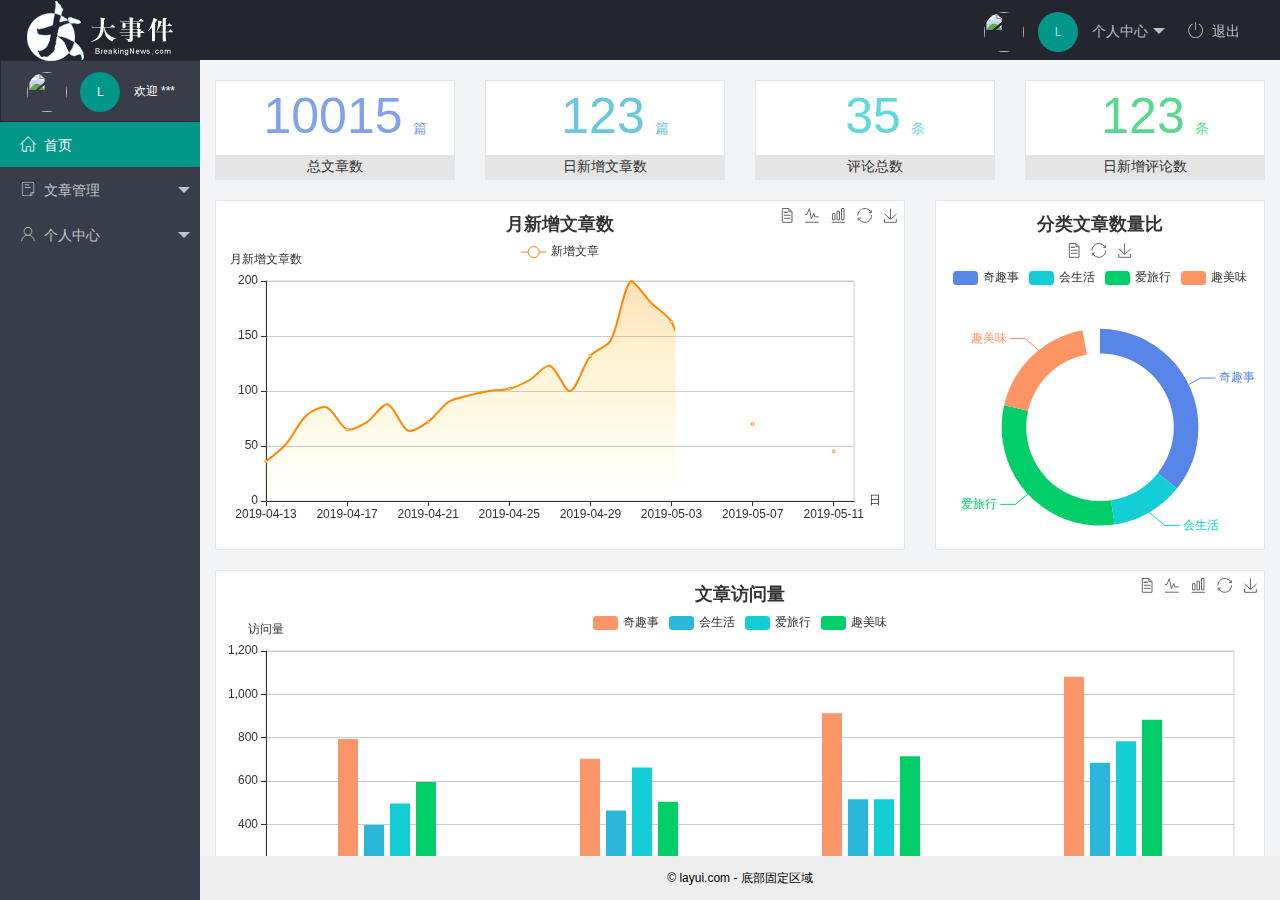
==== commit 01f61710: "个人中心功能完成" ====
--- a/index.html
+++ b/index.html
@@ -15,98 +15,98 @@
 
 <body class="layui-layout-body">
     <div class="layui-layout layui-layout-admin">
-      <div class="layui-header">
-        <div class="layui-logo">
-            <img src="/assets/images/logo.png" alt="">
+        <div class="layui-header">
+            <div class="layui-logo">
+                <img src="/assets/images/logo.png" alt="">
+            </div>
+            <!-- 头部区域（可配合layui已有的水平导航） -->
+            <ul class="layui-nav layui-layout-right">
+                <li class="layui-nav-item">
+                    <a href="javascript:;">
+                        <!-- <span class="iconfont icon-user">  外部iconfont字符图标 -->
+                        <img src="http://t.cn/RCzsdCq" class="layui-nav-img">
+                        <span class="text-avatar">L</span> 个人中心
+                    </a>
+                    <dl class="layui-nav-child">
+                        <dd><a href="/user/user_info.html" target="fm">基本资料</a></dd>
+                        <dd><a href="/user/user_avatar.html" target="fm">更换头像</a></dd>
+                        <dd><a href="/user/user_pwd.html" target="fm">更换密码</a></dd>
+                    </dl>
+                </li>
+                <li class="layui-nav-item">
+                    <a href="javascript:;" id="btnLogout"><span class="iconfont icon-tuichu"></span>退出</a>
+                </li>
+            </ul>
         </div>
-        <!-- 头部区域（可配合layui已有的水平导航） -->
-        <ul class="layui-nav layui-layout-right">
-          <li class="layui-nav-item">
-            <a href="javascript:;">
-                <!-- <span class="iconfont icon-user">  外部iconfont字符图标 -->
-              <img src="http://t.cn/RCzsdCq" class="layui-nav-img">
-              <span class="text-avatar">L</span>
-              个人中心
-            </a>
-            <dl class="layui-nav-child">
-              <dd><a href="">基本资料</a></dd>
-              <dd><a href="">更换头像</a></dd>
-              <dd><a href="">更换密码</a></dd>
-            </dl>
-          </li>
-          <li class="layui-nav-item">
-            <a href="javascript:;" id="btnLogout"><span class="iconfont icon-tuichu"></span>退出</a>
-          </li>
-        </ul>
-      </div>
-      
-      <div class="layui-side layui-bg-black">
-        <div class="layui-side-scroll">
 
-          <!-- 侧边头像 -->
-          <div class="userinfo">
-            <!-- <span class="iconfont icon-user">  外部iconfont字符图标 -->
-          <img src="http://t.cn/RCzsdCq" class="layui-nav-img">
-          <span class="text-avatar">L</span>
-          <span id="welcome">欢迎 ***</span> 
-            </div>
-        
-          <!-- 左侧导航区域（可配合layui已有的垂直导航） -->
-          <!-- lay-shrink="all" 同一时间只展开一个子菜单 -->
-          <ul class="layui-nav layui-nav-tree"  lay-shrink="all">
+        <div class="layui-side layui-bg-black">
+            <div class="layui-side-scroll">
 
-            <li class="layui-nav-item layui-this">
-                <!-- a href="/home/dashboard.html" target="fm" 点击打开指定页面   -->
-                    <a href="/home/dashboard.html" target="fm"><span class="iconfont icon-home"></span>首页</a>
-             </li>
+                <!-- 侧边头像 -->
+                <div class="userinfo">
+                    <!-- <span class="iconfont icon-user">  外部iconfont字符图标 -->
+                    <img src="http://t.cn/RCzsdCq" class="layui-nav-img">
+                    <span class="text-avatar">L</span>
+                    <span id="welcome">欢迎 ***</span>
+                </div>
 
-            <li class="layui-nav-item ">
-              <a class="" href="javascript:;"><span class="iconfont icon-16"></span>文章管理</a>
-              <dl class="layui-nav-child">
-                  <!-- <i class="layui-icon layui-icon-app"></i>   layui 图标 -->
-                <dd><a href="javascript:;"><i class="layui-icon layui-icon-app"></i>   文章类别</a></dd>
-                <dd><a href="javascript:;"><i class="layui-icon layui-icon-app"></i>   文章列表</a></dd>
-                <dd><a href="javascript:;"><i class="layui-icon layui-icon-app"></i>   发布文章</a></dd>
-              </dl>
-            </li>
+                <!-- 左侧导航区域（可配合layui已有的垂直导航） -->
+                <!-- lay-shrink="all" 同一时间只展开一个子菜单 -->
+                <ul class="layui-nav layui-nav-tree" lay-shrink="all">
+
+                    <li class="layui-nav-item layui-this">
+                        <!-- a href="/home/dashboard.html" target="fm" 点击打开指定页面   -->
+                        <a href="/home/dashboard.html" target="fm"><span class="iconfont icon-home"></span>首页</a>
+                    </li>
+
+                    <li class="layui-nav-item ">
+                        <a class="" href="javascript:;"><span class="iconfont icon-16"></span>文章管理</a>
+                        <dl class="layui-nav-child">
+                            <!-- <i class="layui-icon layui-icon-app"></i>   layui 图标 -->
+                            <dd><a href="javascript:;"><i class="layui-icon layui-icon-app"></i>   文章类别</a></dd>
+                            <dd><a href="javascript:;"><i class="layui-icon layui-icon-app"></i>   文章列表</a></dd>
+                            <dd><a href="javascript:;"><i class="layui-icon layui-icon-app"></i>   发布文章</a></dd>
+                        </dl>
+                    </li>
 
 
-            <li class="layui-nav-item">
-              <a href="javascript:;">个人中心</a>
-              <dl class="layui-nav-child">
-                <dd><a href="javascript:;"><i class="layui-icon layui-icon-app"></i>   基本资料</a></dd>
-                <dd><a href="javascript:;"><i class="layui-icon layui-icon-app"></i>   更换头像</a></dd>
-                <dd><a href="javascript:;"><i class="layui-icon layui-icon-app"></i>   重置密码</a></dd>
-              </dl>
-            </li>
-          </ul>
+                    <li class="layui-nav-item">
+                        <a href="javascript:;"><span class="iconfont icon-user"></span>个人中心</a>
+                        <dl class="layui-nav-child">
+                            <!-- target="fm"固定写法 跳转页面 -->
+                            <dd><a href="/user/user_info.html" target="fm"><i class="layui-icon layui-icon-app"></i>   基本资料</a></dd>
+                            <dd><a href="/user/user_avatar.html" target="fm"><i class="layui-icon layui-icon-app"></i>   更换头像</a></dd>
+                            <dd><a href="/user/user_pwd.html" target="fm"><i class="layui-icon layui-icon-app"></i>   重置密码</a></dd>
+                        </dl>
+                    </li>
+                </ul>
+            </div>
         </div>
-      </div>
-      
-      <div class="layui-body">
-          <!-- 内容主体区域 -->
-          <!-- <div style="padding: 15px;"> -->
-              <!-- iframe 指定打开页面的地方-->
-            <iframe name="fm" src="/home/dashboard.html" ></iframe>
 
-        <!-- </div> -->
-      </div>
-      
-      <div class="layui-footer">
-        <!-- 底部固定区域 -->
-        © layui.com - 底部固定区域
-      </div>
+        <div class="layui-body">
+            <!-- 内容主体区域 -->
+            <!-- <div style="padding: 15px;"> -->
+            <!-- iframe 指定打开页面的地方-->
+            <iframe name="fm" src="/home/dashboard.html"></iframe>
+
+            <!-- </div> -->
+        </div>
+
+        <div class="layui-footer">
+            <!-- 底部固定区域 -->
+            © layui.com - 底部固定区域
+        </div>
     </div>
 
 
-        <!-- 1.导入 layui 的js文件 -->
-        <script src="/assets/lib/layui/layui.all.js"></script>
-        <!-- 2.导入jQuery  -->
-        <script src="/assets/lib/jquery.js"></script>
-        <!-- 3.我们自己封装的基础js文件 -->
-        <script src="/assets/js/baseAPI.js"></script>
-        <!-- 4.首页特有的js文件 -->
-        <script src="/assets/js/index.js"></script>
-    </body>
+    <!-- 1.导入 layui 的js文件 -->
+    <script src="/assets/lib/layui/layui.all.js"></script>
+    <!-- 2.导入jQuery  -->
+    <script src="/assets/lib/jquery.js"></script>
+    <!-- 3.我们自己封装的基础js文件 -->
+    <script src="/assets/js/baseAPI.js"></script>
+    <!-- 4.首页特有的js文件 -->
+    <script src="/assets/js/index.js"></script>
+</body>
 
 </html>